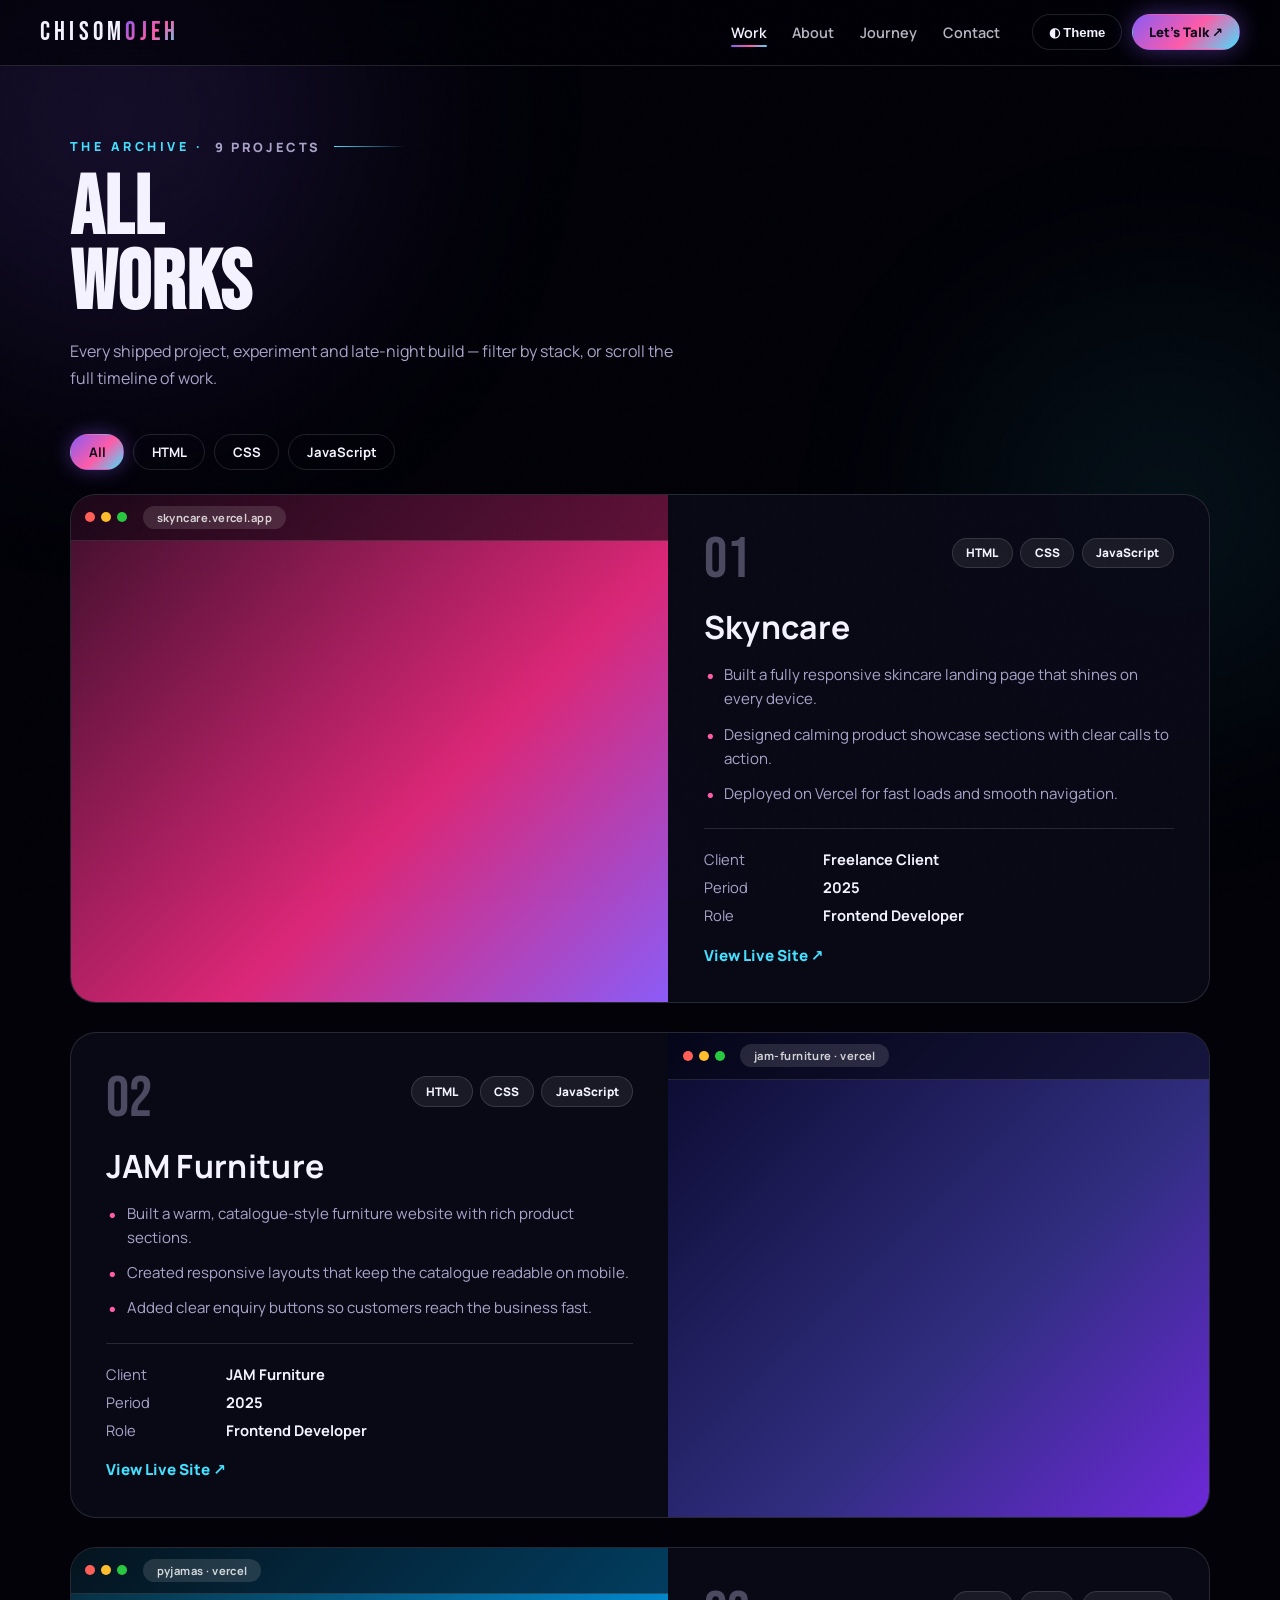
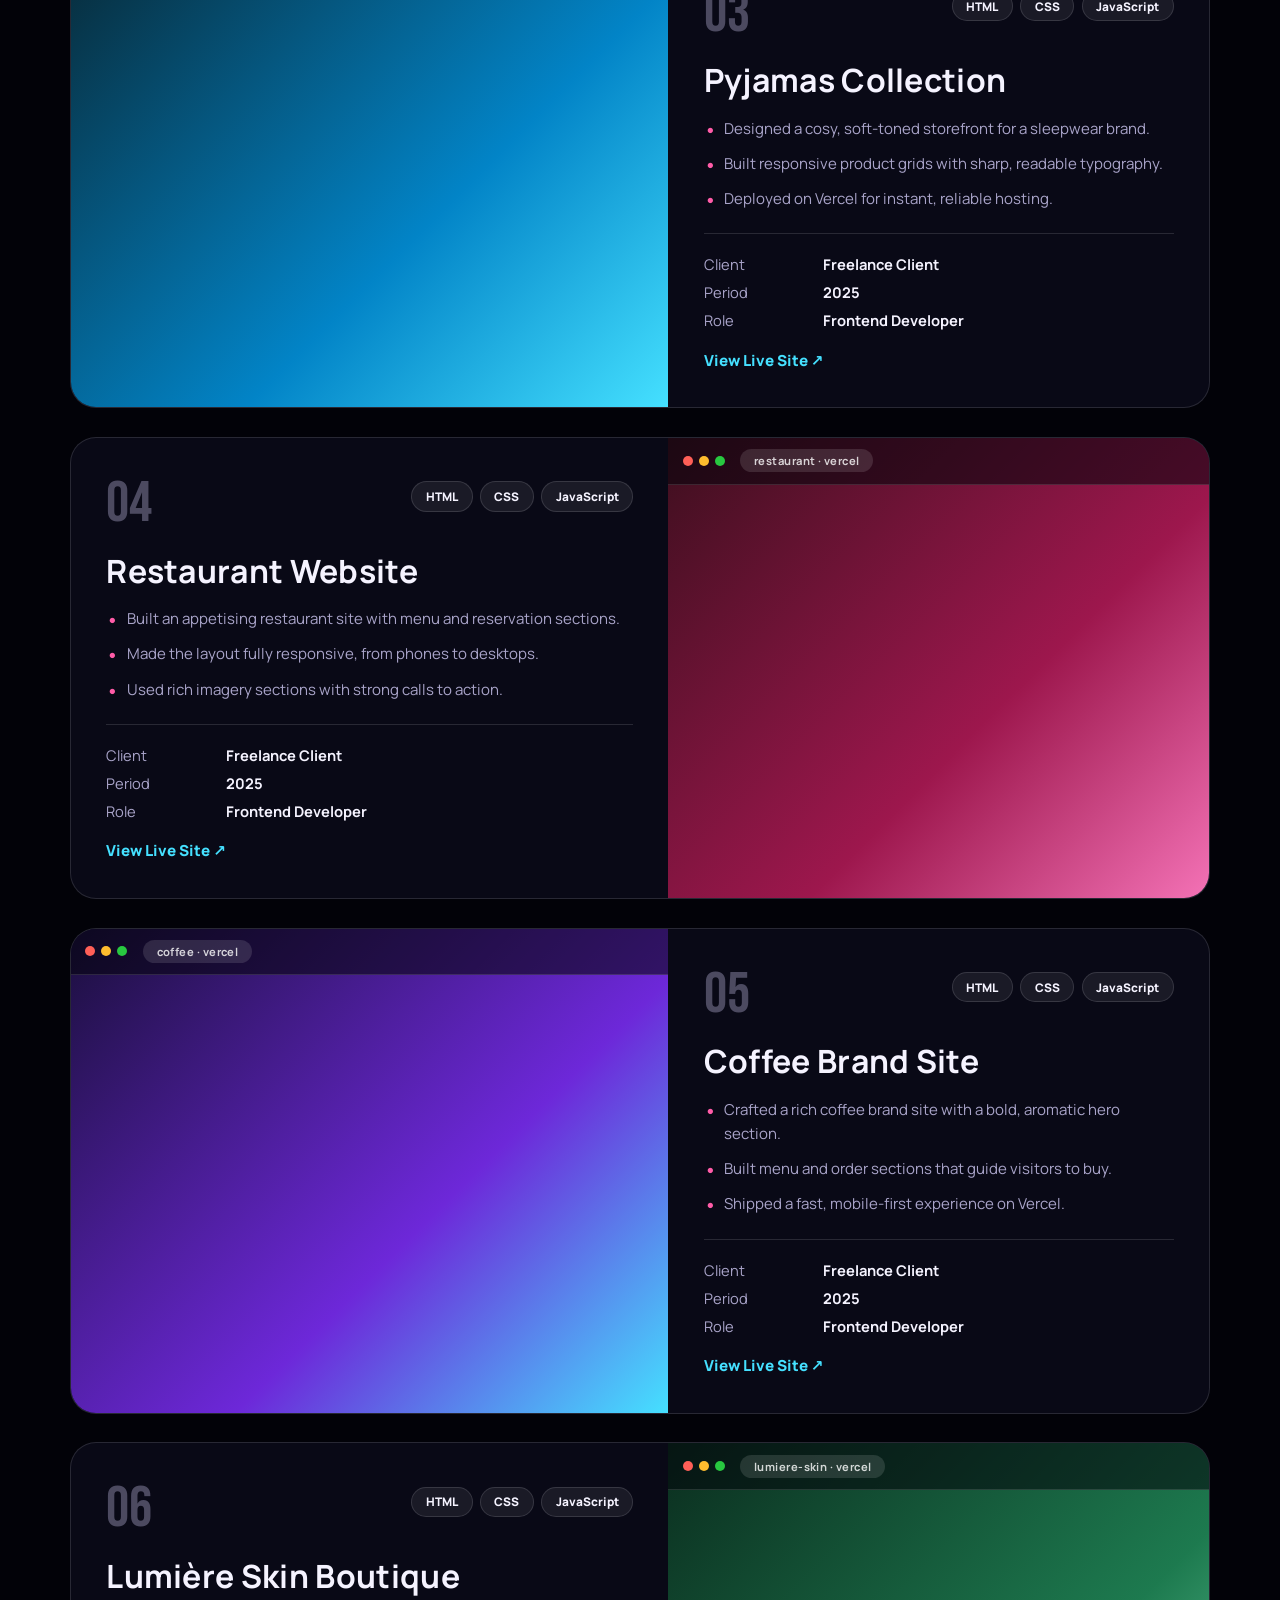
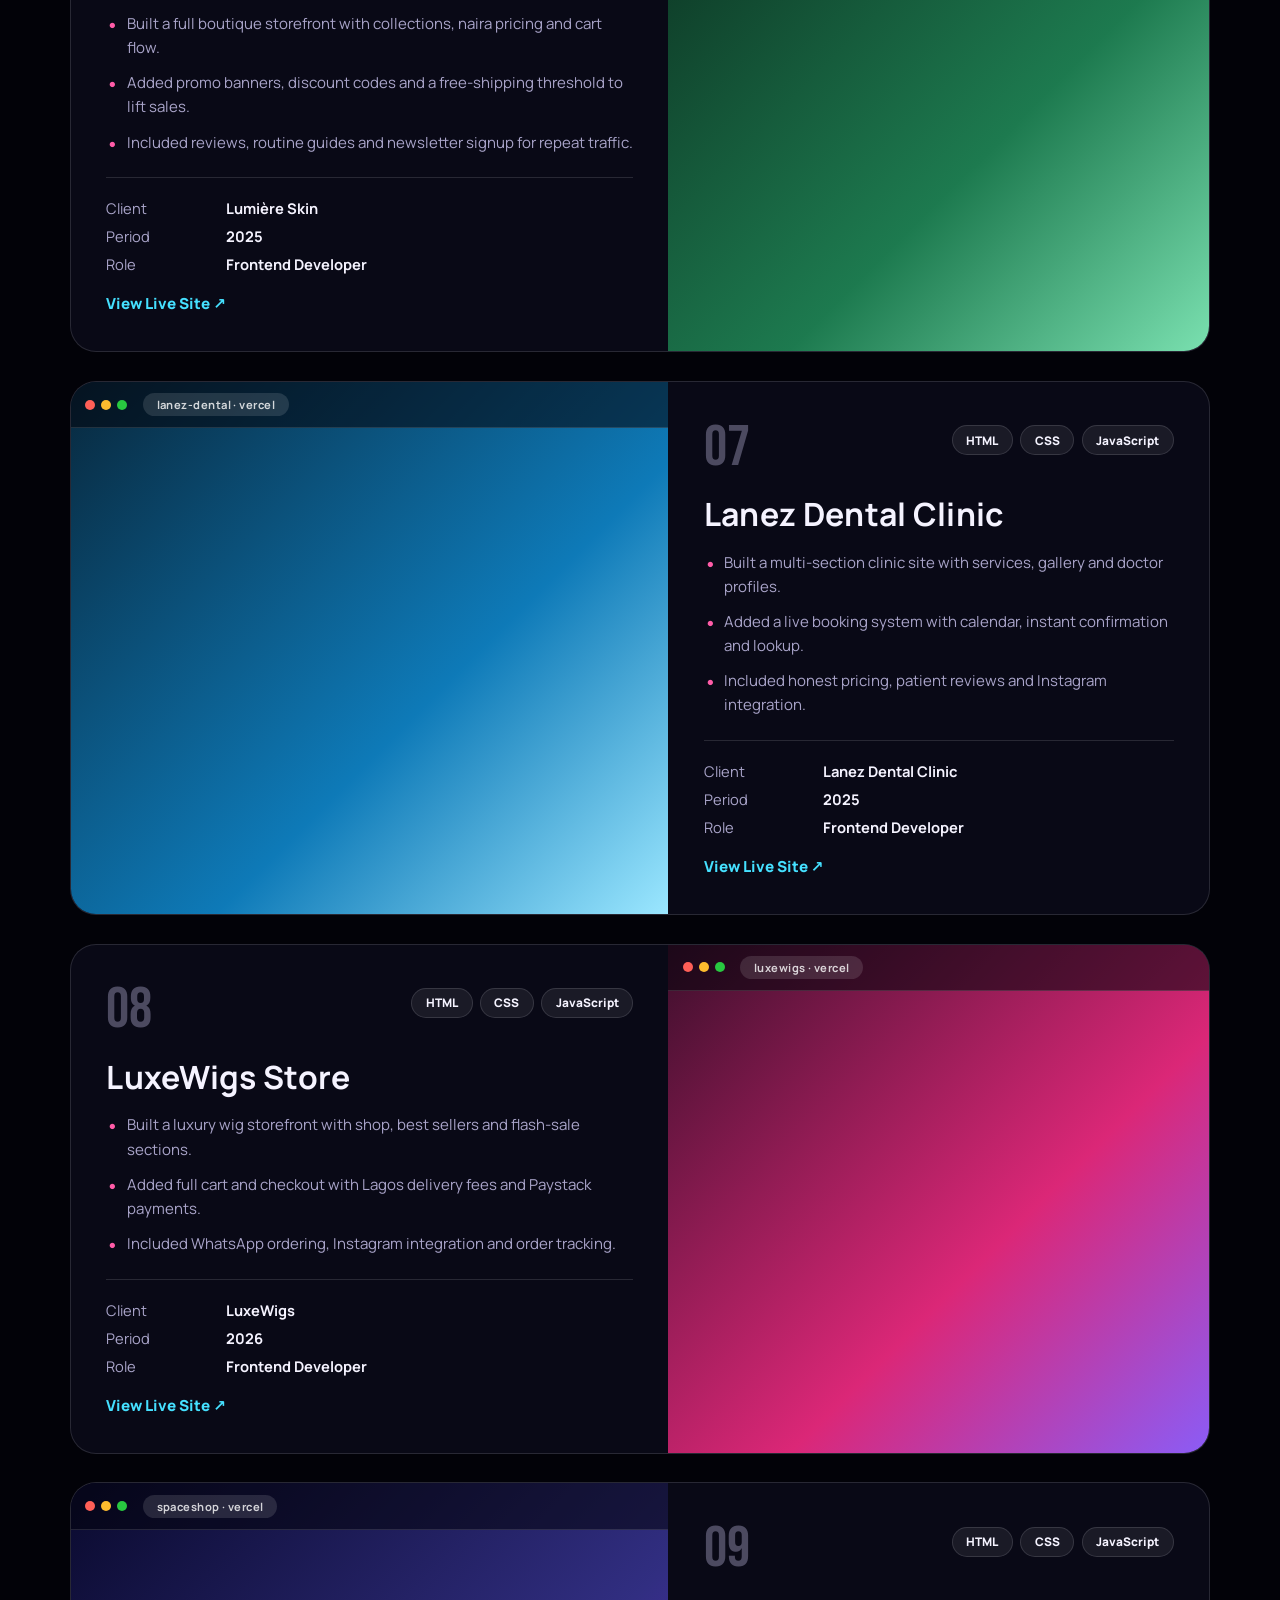
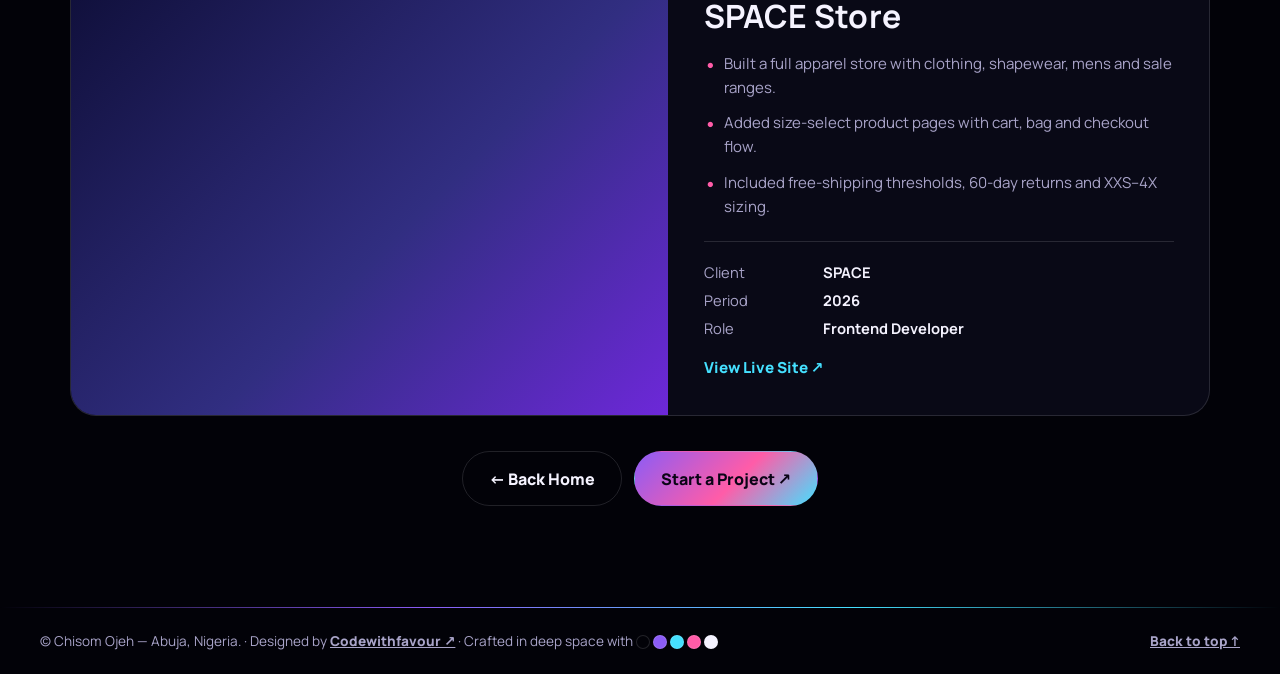
==== works.html @ 3779ce0b "Launch Chisom Ojeh portfolio" ====
<!DOCTYPE html>
<html lang="en" data-theme="dark">
<head>
  <meta charset="UTF-8" />
  <meta name="viewport" content="width=device-width, initial-scale=1.0" />
  <title>All Works — Chisom Ojeh</title>
  <meta name="description" content="The full project archive of Chisom Ojeh — React, TypeScript, Node.js and motion experiments." />
  <link rel="icon" type="image/svg+xml" href="data:image/svg+xml,<svg xmlns='http://www.w3.org/2000/svg' viewBox='0 0 100 100'><defs><linearGradient id='g' x1='0' y1='0' x2='1' y2='1'><stop offset='0' stop-color='%238B5CF6'/><stop offset='1' stop-color='%2345E0FF'/></linearGradient></defs><rect width='100' height='100' rx='20' fill='url(%23g)'/><text x='50' y='68' font-size='55' text-anchor='middle' fill='%23020408' font-family='Arial Black'>C</text></svg>" />
  <link rel="preconnect" href="https://fonts.googleapis.com" />
  <link rel="preconnect" href="https://fonts.gstatic.com" crossorigin />
  <link href="https://fonts.googleapis.com/css2?family=Manrope:wght@200..800&display=swap" rel="stylesheet" />
  <link href="https://fonts.googleapis.com/css2?family=Bebas+Neue&display=swap" rel="stylesheet" />
  <link rel="stylesheet" href="styles.css" />
</head>
<body>
  <div class="grain" aria-hidden="true"></div>
  <canvas id="starfield" aria-hidden="true"></canvas>
  <div class="nebula" aria-hidden="true"><i class="n1"></i><i class="n2"></i><i class="n3"></i></div>

  <header class="nav">
    <a class="logo" href="index.html">CHISOM<span>OJEH</span></a>
    <nav class="nav-links">
      <a href="works.html" class="active">Work</a>
      <a href="index.html#about">About</a>
      <a href="index.html#experience">Journey</a>
      <a href="index.html#contact">Contact</a>
    </nav>
    <div class="nav-actions">
      <button id="themeToggle" class="pill-btn" aria-label="Toggle theme">◐ Theme</button>
      <a href="index.html#contact" class="pill-btn solid">Let's Talk ↗</a>
    </div>
    <button class="menu-btn" id="menuBtn" aria-label="Menu">☰</button>
  </header>

  <div class="mobile-menu" id="mobileMenu">
    <a href="works.html">Work</a>
    <a href="index.html#about">About</a>
    <a href="index.html#experience">Journey</a>
    <a href="index.html#contact">Contact</a>
  </div>

  <main id="top">
    <div class="page-hero">
      <p class="kicker">The Archive · <span class="work-count" id="workCount">9 projects</span></p>
      <h1>ALL<br />WORKS</h1>
      <p class="sub">Every shipped project, experiment and late-night build — filter by stack, or scroll the full timeline of work.</p>
    </div>

    <div class="filter-bar" id="filterBar">
      <button class="active" data-filter="all">All</button>
      <button data-filter="html">HTML</button>
      <button data-filter="css">CSS</button>
      <button data-filter="javascript">JavaScript</button>
    </div>

    <section class="section" style="padding-top:1.5rem">
      <div class="showcases" id="allRows">
        <article class="showcase reveal visible" id="skyncare" data-tags="html css javascript">
          <div class="shot art-2 live-shot">
            <div class="shot-bar"><i></i><i></i><i></i><span class="shot-url">skyncare.vercel.app</span></div>
            <iframe src="https://skyncare.vercel.app/" title="Skyncare — live preview" loading="lazy" scrolling="no" tabindex="-1" aria-hidden="true" referrerpolicy="no-referrer" sandbox="allow-scripts allow-same-origin"></iframe>
            <a class="shot-link" href="https://skyncare.vercel.app/" target="_blank" rel="noreferrer" aria-label="Open Skyncare live site"><span class="shot-open">Open live site ↗</span></a>
          </div>
          <div class="show-body">
            <div class="show-top">
              <span class="show-num">01</span>
              <div class="show-pills"><span>HTML</span><span>CSS</span><span>JavaScript</span></div>
            </div>
            <h3>Skyncare</h3>
            <ul class="show-points">
              <li>Built a fully responsive skincare landing page that shines on every device.</li>
              <li>Designed calming product showcase sections with clear calls to action.</li>
              <li>Deployed on Vercel for fast loads and smooth navigation.</li>
            </ul>
            <div class="show-meta">
              <div><span class="k">Client</span><span class="v">Freelance Client</span></div>
              <div><span class="k">Period</span><span class="v">2025</span></div>
              <div><span class="k">Role</span><span class="v">Frontend Developer</span></div>
            </div>
            <a class="show-live" href="https://skyncare.vercel.app/" target="_blank" rel="noreferrer">View Live Site ↗</a>
          </div>
        </article>

        <article class="showcase flip reveal visible" id="jam" data-tags="html css javascript">
          <div class="shot art-5 live-shot">
            <div class="shot-bar"><i></i><i></i><i></i><span class="shot-url">jam-furniture · vercel</span></div>
            <iframe src="https://chisomoj-jam-furniture-fi3ogfvmz-favourlanez.vercel.app/" title="JAM Furniture — live preview" loading="lazy" scrolling="no" tabindex="-1" aria-hidden="true" referrerpolicy="no-referrer" sandbox="allow-scripts allow-same-origin"></iframe>
            <a class="shot-link" href="https://chisomoj-jam-furniture-fi3ogfvmz-favourlanez.vercel.app/" target="_blank" rel="noreferrer" aria-label="Open JAM Furniture live site"><span class="shot-open">Open live site ↗</span></a>
          </div>
          <div class="show-body">
            <div class="show-top">
              <span class="show-num">02</span>
              <div class="show-pills"><span>HTML</span><span>CSS</span><span>JavaScript</span></div>
            </div>
            <h3>JAM Furniture</h3>
            <ul class="show-points">
              <li>Built a warm, catalogue-style furniture website with rich product sections.</li>
              <li>Created responsive layouts that keep the catalogue readable on mobile.</li>
              <li>Added clear enquiry buttons so customers reach the business fast.</li>
            </ul>
            <div class="show-meta">
              <div><span class="k">Client</span><span class="v">JAM Furniture</span></div>
              <div><span class="k">Period</span><span class="v">2025</span></div>
              <div><span class="k">Role</span><span class="v">Frontend Developer</span></div>
            </div>
            <a class="show-live" href="https://chisomoj-jam-furniture-fi3ogfvmz-favourlanez.vercel.app/" target="_blank" rel="noreferrer">View Live Site ↗</a>
          </div>
        </article>

        <article class="showcase reveal visible" id="pyjamas" data-tags="html css javascript">
          <div class="shot art-3 live-shot">
            <div class="shot-bar"><i></i><i></i><i></i><span class="shot-url">pyjamas · vercel</span></div>
            <iframe src="https://pyjamas-ovth5pdcp-favourlanez.vercel.app/" title="Pyjamas — live preview" loading="lazy" scrolling="no" tabindex="-1" aria-hidden="true" referrerpolicy="no-referrer" sandbox="allow-scripts allow-same-origin"></iframe>
            <a class="shot-link" href="https://pyjamas-ovth5pdcp-favourlanez.vercel.app/" target="_blank" rel="noreferrer" aria-label="Open Pyjamas live site"><span class="shot-open">Open live site ↗</span></a>
          </div>
          <div class="show-body">
            <div class="show-top">
              <span class="show-num">03</span>
              <div class="show-pills"><span>HTML</span><span>CSS</span><span>JavaScript</span></div>
            </div>
            <h3>Pyjamas Collection</h3>
            <ul class="show-points">
              <li>Designed a cosy, soft-toned storefront for a sleepwear brand.</li>
              <li>Built responsive product grids with sharp, readable typography.</li>
              <li>Deployed on Vercel for instant, reliable hosting.</li>
            </ul>
            <div class="show-meta">
              <div><span class="k">Client</span><span class="v">Freelance Client</span></div>
              <div><span class="k">Period</span><span class="v">2025</span></div>
              <div><span class="k">Role</span><span class="v">Frontend Developer</span></div>
            </div>
            <a class="show-live" href="https://pyjamas-ovth5pdcp-favourlanez.vercel.app/" target="_blank" rel="noreferrer">View Live Site ↗</a>
          </div>
        </article>

        <article class="showcase flip reveal visible" id="restaurant" data-tags="html css javascript">
          <div class="shot art-6 live-shot">
            <div class="shot-bar"><i></i><i></i><i></i><span class="shot-url">restaurant · vercel</span></div>
            <iframe src="https://resturant-ck4lv31b3-favourlanez.vercel.app/" title="Restaurant — live preview" loading="lazy" scrolling="no" tabindex="-1" aria-hidden="true" referrerpolicy="no-referrer" sandbox="allow-scripts allow-same-origin"></iframe>
            <a class="shot-link" href="https://resturant-ck4lv31b3-favourlanez.vercel.app/" target="_blank" rel="noreferrer" aria-label="Open Restaurant live site"><span class="shot-open">Open live site ↗</span></a>
          </div>
          <div class="show-body">
            <div class="show-top">
              <span class="show-num">04</span>
              <div class="show-pills"><span>HTML</span><span>CSS</span><span>JavaScript</span></div>
            </div>
            <h3>Restaurant Website</h3>
            <ul class="show-points">
              <li>Built an appetising restaurant site with menu and reservation sections.</li>
              <li>Made the layout fully responsive, from phones to desktops.</li>
              <li>Used rich imagery sections with strong calls to action.</li>
            </ul>
            <div class="show-meta">
              <div><span class="k">Client</span><span class="v">Freelance Client</span></div>
              <div><span class="k">Period</span><span class="v">2025</span></div>
              <div><span class="k">Role</span><span class="v">Frontend Developer</span></div>
            </div>
            <a class="show-live" href="https://resturant-ck4lv31b3-favourlanez.vercel.app/" target="_blank" rel="noreferrer">View Live Site ↗</a>
          </div>
        </article>

        <article class="showcase reveal visible" id="coffee" data-tags="html css javascript">
          <div class="shot art-1 live-shot">
            <div class="shot-bar"><i></i><i></i><i></i><span class="shot-url">coffee · vercel</span></div>
            <iframe src="https://coffee-cytjn6hhb-favourlanez.vercel.app/" title="Coffee — live preview" loading="lazy" scrolling="no" tabindex="-1" aria-hidden="true" referrerpolicy="no-referrer" sandbox="allow-scripts allow-same-origin"></iframe>
            <a class="shot-link" href="https://coffee-cytjn6hhb-favourlanez.vercel.app/" target="_blank" rel="noreferrer" aria-label="Open Coffee live site"><span class="shot-open">Open live site ↗</span></a>
          </div>
          <div class="show-body">
            <div class="show-top">
              <span class="show-num">05</span>
              <div class="show-pills"><span>HTML</span><span>CSS</span><span>JavaScript</span></div>
            </div>
            <h3>Coffee Brand Site</h3>
            <ul class="show-points">
              <li>Crafted a rich coffee brand site with a bold, aromatic hero section.</li>
              <li>Built menu and order sections that guide visitors to buy.</li>
              <li>Shipped a fast, mobile-first experience on Vercel.</li>
            </ul>
            <div class="show-meta">
              <div><span class="k">Client</span><span class="v">Freelance Client</span></div>
              <div><span class="k">Period</span><span class="v">2025</span></div>
              <div><span class="k">Role</span><span class="v">Frontend Developer</span></div>
            </div>
            <a class="show-live" href="https://coffee-cytjn6hhb-favourlanez.vercel.app/" target="_blank" rel="noreferrer">View Live Site ↗</a>
          </div>
        </article>

        <article class="showcase flip reveal visible" id="lumiere" data-tags="html css javascript">
          <div class="shot art-7 live-shot">
            <div class="shot-bar"><i></i><i></i><i></i><span class="shot-url">lumiere-skin · vercel</span></div>
            <iframe src="https://skincare-website-f2t9w8u7a-favourlanez.vercel.app/" title="Lumiere Skin — live preview" loading="lazy" scrolling="no" tabindex="-1" aria-hidden="true" referrerpolicy="no-referrer" sandbox="allow-scripts allow-same-origin"></iframe>
            <a class="shot-link" href="https://skincare-website-f2t9w8u7a-favourlanez.vercel.app/" target="_blank" rel="noreferrer" aria-label="Open Lumiere Skin live site"><span class="shot-open">Open live site ↗</span></a>
          </div>
          <div class="show-body">
            <div class="show-top">
              <span class="show-num">06</span>
              <div class="show-pills"><span>HTML</span><span>CSS</span><span>JavaScript</span></div>
            </div>
            <h3>Lumière Skin Boutique</h3>
            <ul class="show-points">
              <li>Built a full boutique storefront with collections, naira pricing and cart flow.</li>
              <li>Added promo banners, discount codes and a free-shipping threshold to lift sales.</li>
              <li>Included reviews, routine guides and newsletter signup for repeat traffic.</li>
            </ul>
            <div class="show-meta">
              <div><span class="k">Client</span><span class="v">Lumière Skin</span></div>
              <div><span class="k">Period</span><span class="v">2025</span></div>
              <div><span class="k">Role</span><span class="v">Frontend Developer</span></div>
            </div>
            <a class="show-live" href="https://skincare-website-f2t9w8u7a-favourlanez.vercel.app/" target="_blank" rel="noreferrer">View Live Site ↗</a>
          </div>
        </article>

        <article class="showcase reveal visible" id="dental" data-tags="html css javascript">
          <div class="shot art-8 live-shot">
            <div class="shot-bar"><i></i><i></i><i></i><span class="shot-url">lanez-dental · vercel</span></div>
            <iframe src="https://dentalcare-umber.vercel.app/" title="Lanez Dental — live preview" loading="lazy" scrolling="no" tabindex="-1" aria-hidden="true" referrerpolicy="no-referrer" sandbox="allow-scripts allow-same-origin"></iframe>
            <a class="shot-link" href="https://dentalcare-umber.vercel.app/" target="_blank" rel="noreferrer" aria-label="Open Lanez Dental live site"><span class="shot-open">Open live site ↗</span></a>
          </div>
          <div class="show-body">
            <div class="show-top">
              <span class="show-num">07</span>
              <div class="show-pills"><span>HTML</span><span>CSS</span><span>JavaScript</span></div>
            </div>
            <h3>Lanez Dental Clinic</h3>
            <ul class="show-points">
              <li>Built a multi-section clinic site with services, gallery and doctor profiles.</li>
              <li>Added a live booking system with calendar, instant confirmation and lookup.</li>
              <li>Included honest pricing, patient reviews and Instagram integration.</li>
            </ul>
            <div class="show-meta">
              <div><span class="k">Client</span><span class="v">Lanez Dental Clinic</span></div>
              <div><span class="k">Period</span><span class="v">2025</span></div>
              <div><span class="k">Role</span><span class="v">Frontend Developer</span></div>
            </div>
            <a class="show-live" href="https://dentalcare-umber.vercel.app/" target="_blank" rel="noreferrer">View Live Site ↗</a>
          </div>
        </article>

        <article class="showcase flip reveal visible" id="luxewigs" data-tags="html css javascript">
          <div class="shot art-2 live-shot">
            <div class="shot-bar"><i></i><i></i><i></i><span class="shot-url">luxewigs · vercel</span></div>
            <iframe src="https://luxewigs-livid.vercel.app/" title="LuxeWigs — live preview" loading="lazy" scrolling="no" tabindex="-1" aria-hidden="true" referrerpolicy="no-referrer" sandbox="allow-scripts allow-same-origin"></iframe>
            <a class="shot-link" href="https://luxewigs-livid.vercel.app/" target="_blank" rel="noreferrer" aria-label="Open LuxeWigs live site"><span class="shot-open">Open live site ↗</span></a>
          </div>
          <div class="show-body">
            <div class="show-top">
              <span class="show-num">08</span>
              <div class="show-pills"><span>HTML</span><span>CSS</span><span>JavaScript</span></div>
            </div>
            <h3>LuxeWigs Store</h3>
            <ul class="show-points">
              <li>Built a luxury wig storefront with shop, best sellers and flash-sale sections.</li>
              <li>Added full cart and checkout with Lagos delivery fees and Paystack payments.</li>
              <li>Included WhatsApp ordering, Instagram integration and order tracking.</li>
            </ul>
            <div class="show-meta">
              <div><span class="k">Client</span><span class="v">LuxeWigs</span></div>
              <div><span class="k">Period</span><span class="v">2026</span></div>
              <div><span class="k">Role</span><span class="v">Frontend Developer</span></div>
            </div>
            <a class="show-live" href="https://luxewigs-livid.vercel.app/" target="_blank" rel="noreferrer">View Live Site ↗</a>
          </div>
        </article>

        <article class="showcase reveal visible" id="spaceshop" data-tags="html css javascript">
          <div class="shot art-5 live-shot">
            <div class="shot-bar"><i></i><i></i><i></i><span class="shot-url">spaceshop · vercel</span></div>
            <iframe src="https://spaceshop-one.vercel.app/" title="SPACE — live preview" loading="lazy" scrolling="no" tabindex="-1" aria-hidden="true" referrerpolicy="no-referrer" sandbox="allow-scripts allow-same-origin"></iframe>
            <a class="shot-link" href="https://spaceshop-one.vercel.app/" target="_blank" rel="noreferrer" aria-label="Open SPACE live site"><span class="shot-open">Open live site ↗</span></a>
          </div>
          <div class="show-body">
            <div class="show-top">
              <span class="show-num">09</span>
              <div class="show-pills"><span>HTML</span><span>CSS</span><span>JavaScript</span></div>
            </div>
            <h3>SPACE Store</h3>
            <ul class="show-points">
              <li>Built a full apparel store with clothing, shapewear, mens and sale ranges.</li>
              <li>Added size-select product pages with cart, bag and checkout flow.</li>
              <li>Included free-shipping thresholds, 60-day returns and XXS–4X sizing.</li>
            </ul>
            <div class="show-meta">
              <div><span class="k">Client</span><span class="v">SPACE</span></div>
              <div><span class="k">Period</span><span class="v">2026</span></div>
              <div><span class="k">Role</span><span class="v">Frontend Developer</span></div>
            </div>
            <a class="show-live" href="https://spaceshop-one.vercel.app/" target="_blank" rel="noreferrer">View Live Site ↗</a>
          </div>
        </article>
      </div>
      <div class="center">
        <a class="btn ghost" href="index.html">← Back Home</a>
        <a class="btn primary" href="index.html#contact" style="margin-left:.6rem">Start a Project ↗</a>
      </div>
    </section>
  </main>

  <footer>
    <p>© <span id="year"></span> Chisom Ojeh — Abuja, Nigeria. · Designed by <a href="https://www.instagram.com/codewithfavour/" target="_blank" rel="noreferrer">Codewithfavour ↗</a> · Crafted in deep space with <span class="swatches"><i style="background:#020208"></i><i style="background:#8B5CF6"></i><i style="background:#45E0FF"></i><i style="background:#FF5CA8"></i><i style="background:#F5F3FF"></i></span></p>
    <a href="#top">Back to top ↑</a>
  </footer>

  <script src="script.js"></script>
</body>
</html>
---- styles.css ----
/* Black + Cosmic palette: Void Black #020208 / Violet #8B5CF6 / Cyan #45E0FF / Magenta #FF5CA8 / Starlight #F5F3FF */
:root{
  --void:#020208;
  --violet:#8B5CF6;
  --cyan:#45E0FF;
  --magenta:#FF5CA8;
  --star:#F5F3FF;
  --bg:var(--void);
  --ink:var(--star);
  --muted:#A9A4C9;
  --card:#0A0A18;
  --line:rgba(245,243,255,.13);
  --accent:var(--violet);
  --accent2:var(--cyan);
  --accent3:var(--magenta);
  --grad:linear-gradient(135deg,var(--violet),var(--magenta) 55%,var(--cyan));
}
html[data-theme="light"]{
  --bg:#FAF7FF;
  --ink:#0B0B1C;
  --muted:#4E4A6B;
  --card:#FFFFFF;
  --line:rgba(11,11,28,.14);
  --accent:#6D28D9;
  --accent2:#0284C7;
  --accent3:#DB2777;
}
*{box-sizing:border-box;margin:0;padding:0}
html{scroll-behavior:smooth}
body{
  font-family:"Manrope",system-ui,sans-serif;
  background:var(--bg);color:var(--ink);
  overflow-x:hidden;transition:background .4s,color .4s;
  -webkit-font-smoothing:antialiased;
}
::selection{background:var(--magenta);color:#0A0416}
::-webkit-scrollbar{width:10px}
::-webkit-scrollbar-track{background:var(--bg)}
::-webkit-scrollbar-thumb{background:linear-gradient(var(--violet),var(--cyan));border-radius:99px}
:focus-visible{outline:2px solid var(--cyan);outline-offset:3px}

/* Cosmic backdrop layers */
.grain{position:fixed;inset:0;pointer-events:none;opacity:.06;z-index:50;
  background-image:url("data:image/svg+xml,%3Csvg xmlns='http://www.w3.org/2000/svg' width='120' height='120'%3E%3Cfilter id='n'%3E%3CfeTurbulence baseFrequency='.9'/%3E%3C/filter%3E%3Crect width='120' height='120' filter='url(%23n)' opacity='.6'/%3E%3C/svg%3E");}
#starfield{position:fixed;inset:0;z-index:0;pointer-events:none}
.nebula{position:fixed;inset:0;z-index:0;pointer-events:none;overflow:hidden}
.nebula i{position:absolute;border-radius:50%;filter:blur(100px);opacity:.55;animation:drift 28s ease-in-out infinite alternate}
.n1{width:58vmax;height:58vmax;left:-20vmax;top:-20vmax;background:radial-gradient(circle,rgba(139,92,246,.38),transparent 70%)}
.n2{width:46vmax;height:46vmax;right:-14vmax;top:24%;background:radial-gradient(circle,rgba(69,224,255,.20),transparent 70%);animation-delay:-9s}
.n3{width:46vmax;height:46vmax;left:20%;bottom:-22vmax;background:radial-gradient(circle,rgba(255,92,168,.22),transparent 70%);animation-delay:-18s}
@keyframes drift{to{transform:translate(6vmax,4vmax) scale(1.12)}}
html[data-theme="light"] .nebula i{opacity:.22}
header.nav,main,footer,.mobile-menu{position:relative;z-index:1}
a{color:inherit}

/* NAV */
.nav{position:sticky;top:0;z-index:20;display:flex;align-items:center;gap:1rem;
  padding:.9rem clamp(1rem,4vw,2.5rem);
  background:color-mix(in srgb, var(--bg) 68%, transparent);
  backdrop-filter:blur(16px);-webkit-backdrop-filter:blur(16px);
  border-bottom:1px solid var(--line)}
.logo{font-family:"Bebas Neue";font-size:1.65rem;letter-spacing:.16em;text-decoration:none}
.logo span{background:var(--grad);-webkit-background-clip:text;background-clip:text;color:transparent}
.nav-links{display:flex;gap:1.6rem;margin-left:auto}
.nav-links a{text-decoration:none;font-weight:600;font-size:.9rem;opacity:.75;position:relative;padding:.2rem 0}
.nav-links a::after{content:"";position:absolute;left:0;bottom:-2px;height:2px;width:0;background:var(--grad);border-radius:2px;transition:.3s}
.nav-links a:hover,.nav-links a.active{opacity:1}
.nav-links a:hover::after,.nav-links a.active::after{width:100%}
.nav-actions{display:flex;gap:.6rem;margin-left:1rem}
.pill-btn{border:1px solid var(--line);background:color-mix(in srgb, var(--bg) 40%, transparent);color:var(--ink);
  border-radius:999px;padding:.5rem 1rem;font-weight:700;font-size:.82rem;cursor:pointer;text-decoration:none;transition:.25s}
.pill-btn:hover{border-color:var(--accent2)}
.pill-btn.solid{background:var(--grad);color:#0A0416;border-color:transparent;font-weight:800;box-shadow:0 0 24px rgba(139,92,246,.45)}
.pill-btn.solid:hover{transform:translateY(-1px);box-shadow:0 6px 30px rgba(255,92,168,.5)}
.menu-btn{display:none;background:none;border:1px solid var(--line);border-radius:10px;color:var(--ink);padding:.4rem .7rem}
.mobile-menu{display:none;flex-direction:column;gap:0;border-bottom:1px solid var(--line);background:color-mix(in srgb, var(--bg) 94%, transparent)}
.mobile-menu.open{display:flex}
.mobile-menu a{padding:1rem 1.5rem;text-decoration:none;font-weight:700;border-top:1px solid var(--line)}

/* HERO */
.hero{display:grid;grid-template-columns:1.05fr .95fr;gap:2.5rem;align-items:center;
  padding:clamp(2.5rem,6vw,5rem) clamp(1rem,4vw,2.5rem) clamp(3rem,6vw,4.5rem);max-width:1220px;margin:0 auto;min-height:90vh}
.eyebrow{display:inline-flex;align-items:center;gap:.6rem;border:1px solid color-mix(in srgb, var(--accent) 55%, var(--line));
  padding:.45rem .95rem;border-radius:999px;font-size:.82rem;font-weight:700;letter-spacing:.02em;
  background:color-mix(in srgb, var(--accent) 12%, transparent);box-shadow:0 0 24px rgba(139,92,246,.18)}
.dot{width:9px;height:9px;border-radius:50%;background:var(--accent2);box-shadow:0 0 12px var(--accent2);animation:pulse 1.6s infinite}
@keyframes pulse{50%{transform:scale(1.5);opacity:.6}}
.mega{font-family:"Bebas Neue";font-size:clamp(4.8rem,12vw,10.5rem);line-height:.87;margin:1.3rem 0 1rem;letter-spacing:.015em}
.mega em{font-style:normal;background:var(--grad);-webkit-background-clip:text;background-clip:text;color:transparent;
  filter:drop-shadow(0 0 26px rgba(139,92,246,.45))}
.lede{font-size:clamp(1rem,1.6vw,1.2rem);line-height:1.7;color:var(--muted);max-width:34rem}
.lede strong{color:var(--ink)}
.cta-row{display:flex;gap:.8rem;margin-top:1.6rem;flex-wrap:wrap}
.cta-row.center{justify-content:center}
.btn{display:inline-block;padding:.95rem 1.6rem;border-radius:999px;font-weight:800;text-decoration:none;border:1px solid var(--line);transition:.25s;position:relative;overflow:hidden}
.btn.primary{background:var(--grad);color:#0A0416;border-color:transparent}
.btn.primary:hover{transform:translateY(-2px);box-shadow:0 14px 40px rgba(139,92,246,.55)}
.btn.ghost:hover{border-color:var(--accent2);color:var(--accent2);box-shadow:0 0 20px rgba(69,224,255,.25)}
.btn.full{width:100%;text-align:center;margin-top:1rem}
.hero-meta{display:flex;gap:2.4rem;margin-top:2.2rem}
.hero-meta div{display:grid;gap:.15rem}
.hero-meta b{font-family:"Bebas Neue";font-size:2.1rem;background:var(--grad);-webkit-background-clip:text;background-clip:text;color:transparent}
.hero-meta span{font-size:.78rem;color:var(--muted);font-weight:700;letter-spacing:.06em;text-transform:uppercase}
.scroll-cue{display:inline-flex;margin-top:2.4rem;font-size:.8rem;font-weight:700;letter-spacing:.2em;color:var(--muted);text-decoration:none;animation:bob 2.2s ease-in-out infinite}
@keyframes bob{50%{transform:translateY(6px)}}

/* HERO VISUAL — Orbit Console */
.hero-visual{position:relative;border:1px solid color-mix(in srgb, var(--accent) 35%, var(--line));border-radius:30px;overflow:hidden;
  background:radial-gradient(120% 100% at 50% 0%, rgba(139,92,246,.16) 0%, rgba(69,224,255,.06) 45%, transparent 75%),
    color-mix(in srgb, var(--card) 88%, transparent);
  backdrop-filter:blur(4px);
  min-height:560px;display:flex;flex-direction:column;align-items:center;justify-content:center;padding:1.5rem;
  box-shadow:0 0 90px rgba(139,92,246,.16), inset 0 0 60px rgba(0,0,0,.35)}
#constellation{position:absolute;inset:0;width:100%;height:100%}
.orbit-stage{position:relative;width:min(380px,80vw);aspect-ratio:1;perspective:900px;transition:transform .2s ease-out;transform-style:preserve-3d}
.ring{position:absolute;inset:0;border:1px dashed color-mix(in srgb, var(--accent2) 60%, transparent);border-radius:50%}
.r1{inset:22%;animation:spin 26s linear infinite;border-color:color-mix(in srgb, var(--accent) 60%, transparent)}
.r2{inset:10%;border-style:solid;border-color:color-mix(in srgb, var(--accent3) 45%, var(--line));animation:spin 38s linear infinite reverse}
.r3{inset:0;border-color:color-mix(in srgb, var(--accent2) 55%, var(--accent));animation:spin 55s linear infinite}
@keyframes spin{to{transform:rotate(360deg)}}
.planet{position:absolute;width:14px;height:14px;border-radius:50%;top:-7px;left:50%}
.p1{background:var(--cyan);box-shadow:0 0 20px var(--cyan)}
.p2{background:var(--star);box-shadow:0 0 20px var(--star);top:auto;bottom:-7px}
.p3{background:var(--magenta);border:2px solid var(--star);box-shadow:0 0 20px var(--magenta);left:-7px;top:50%}
.core{position:absolute;inset:30%;border-radius:50%;display:flex;flex-direction:column;align-items:center;justify-content:center;gap:.15rem;
  background:radial-gradient(circle at 35% 30%, #2b1a5e, var(--void) 80%);
  border:1px solid color-mix(in srgb, var(--accent) 55%, var(--line));
  box-shadow:0 0 80px rgba(139,92,246,.45), inset 0 0 40px rgba(0,0,0,.65)}
html[data-theme="light"] .core{background:radial-gradient(circle at 35% 30%, #6D28D9, #2b1a5e 88%)}
.core-mono{font-family:"Bebas Neue";font-size:3.2rem;color:var(--star);letter-spacing:.06em;text-shadow:0 0 26px rgba(69,224,255,.9)}
.core-sub{font-variant-numeric:tabular-nums;font-weight:800;color:var(--cyan);font-size:.85rem}
html[data-theme="light"] .core-sub{color:#bdf1ff}
.core-tag{font-size:.62rem;font-weight:800;letter-spacing:.18em;color:var(--star);opacity:.75}
.orbit-text{position:absolute;inset:-6%;animation:spin 30s linear infinite}
.orbit-text text{fill:var(--accent3);font-size:12.5px;font-weight:800;letter-spacing:.32em}
.chips{display:flex;gap:.5rem;flex-wrap:wrap;justify-content:center;margin-top:1.2rem;position:relative;z-index:2}
.chip{border:1px solid var(--line);background:color-mix(in srgb, var(--bg) 60%, transparent);
  color:var(--ink);border-radius:999px;padding:.45rem .9rem;font-weight:700;font-size:.8rem;cursor:pointer;transition:.2s}
.chip:hover{background:var(--accent2);color:#04121a;border-color:var(--accent2);transform:translateY(-2px);box-shadow:0 0 18px var(--accent2)}
.hint{margin-top:.8rem;font-size:.78rem;color:var(--muted);position:relative;z-index:2}

/* MARQUEE */
.marquee{border-block:1px solid color-mix(in srgb, var(--accent) 50%, transparent);
  background:linear-gradient(90deg,var(--violet),var(--magenta) 50%,var(--cyan));color:#0A0416;overflow:hidden;padding:.85rem 0}
.marquee-track{display:flex;width:max-content;animation:slide 22s linear infinite;font-family:"Bebas Neue";font-size:1.35rem;letter-spacing:.1em}
@keyframes slide{to{transform:translateX(-50%)}}

/* SECTIONS */
.section{max-width:1220px;margin:0 auto;padding:clamp(3.5rem,8vw,6rem) clamp(1rem,4vw,2.5rem)}
.kicker{display:flex;align-items:center;gap:.8rem;font-size:.78rem;font-weight:800;letter-spacing:.28em;text-transform:uppercase;
  color:var(--accent2);margin-bottom:1rem}
.kicker::after{content:"";height:1px;width:72px;background:linear-gradient(90deg,var(--accent2),transparent)}
.section-head{display:flex;justify-content:space-between;align-items:end;gap:1.5rem;flex-wrap:wrap;margin-bottom:2.2rem}
.section-head h2,.about-grid h2,.contact h2,.page-hero h1{font-family:"Bebas Neue";font-size:clamp(3rem,7vw,5.2rem);line-height:.9;letter-spacing:.015em}
.section-head p{color:var(--muted);max-width:22rem;line-height:1.65}
.center{text-align:center;margin-top:2.2rem}

/* PROJECT SHOWCASE — split case-study cards */
.showcases{display:flex;flex-direction:column;gap:1.8rem}
.showcase{display:grid;grid-template-columns:1.05fr .95fr;border:1px solid var(--line);border-radius:26px;overflow:hidden;
  background:color-mix(in srgb, var(--card) 92%, transparent);
  transition:border-color .35s,box-shadow .35s,transform .35s}
.showcase:hover{border-color:color-mix(in srgb, var(--accent) 55%, var(--line));
  box-shadow:0 24px 70px rgba(139,92,246,.20);transform:translateY(-4px)}
.showcase.flip .shot{order:2}
/* faux browser preview */
.shot{position:relative;display:flex;flex-direction:column;min-height:430px}
.shot-bar{display:flex;align-items:center;gap:6px;padding:.7rem .9rem;background:rgba(2,2,10,.55);
  border-bottom:1px solid rgba(255,255,255,.12);position:relative;z-index:1}
.shot-bar i{width:10px;height:10px;border-radius:50%;background:rgba(255,255,255,.35)}
.shot-bar i:first-child{background:#FF5F57}
.shot-bar i:nth-child(2){background:#FEBC2E}
.shot-bar i:nth-child(3){background:#28C840}
.shot-url{margin-left:.6rem;font-size:.7rem;font-weight:700;color:rgba(255,255,255,.8);
  background:rgba(255,255,255,.12);border-radius:999px;padding:.25rem .85rem;letter-spacing:.04em;white-space:nowrap;overflow:hidden;text-overflow:ellipsis}
.shot-screen{flex:1;display:flex;flex-direction:column;justify-content:center;gap:.9rem;padding:2rem;position:relative}
.shot-screen::before{content:"";position:absolute;inset:0;background:rgba(2,2,10,.42)}
.shot-screen>*{position:relative}
.shot-eyebrow{font-weight:800;font-size:.85rem;color:#fff;opacity:.85}
.shot-title{font-family:"Bebas Neue";font-size:clamp(1.9rem,3vw,2.7rem);line-height:1;color:#fff;text-shadow:0 3px 24px rgba(0,0,0,.5)}
.shot-btns{display:flex;gap:.5rem;flex-wrap:wrap}
.shot-btns span{font-size:.72rem;font-weight:800;padding:.42rem .95rem;border-radius:8px;
  background:rgba(255,255,255,.14);color:#fff;border:1px solid rgba(255,255,255,.32)}
.shot-btns span:first-child{background:var(--accent2);color:#04121a;border-color:transparent}
/* live site previews — real site in a scaled frame, whole panel clickable */
.live-shot iframe{position:absolute;inset:0;width:200%;height:200%;border:0;
  transform:scale(.5);transform-origin:top left;pointer-events:none;background:transparent}
.shot-link{position:absolute;inset:0;z-index:2;display:flex;align-items:flex-end;justify-content:flex-end;
  padding:1rem;text-decoration:none;border-radius:inherit}
.shot-open{font-size:.75rem;font-weight:800;background:rgba(2,2,10,.72);border:1px solid rgba(255,255,255,.28);
  color:#fff;padding:.45rem 1rem;border-radius:999px;opacity:0;transform:translateY(6px);transition:.3s;backdrop-filter:blur(6px)}
.showcase:hover .shot-open,.shot-link:focus-visible .shot-open{opacity:1;transform:none}
.shot-link:focus-visible{outline:2px solid var(--cyan);outline-offset:-2px}
/* details side */
.show-body{padding:2.3rem 2.2rem;display:flex;flex-direction:column}
.show-top{display:flex;justify-content:space-between;align-items:flex-start;gap:1rem}
.show-num{font-family:"Bebas Neue";font-size:3.6rem;line-height:1;color:color-mix(in srgb, var(--muted) 42%, transparent)}
.show-pills{display:flex;gap:.45rem;flex-wrap:wrap;justify-content:flex-end;padding-top:.4rem}
.show-pills span{font-size:.74rem;font-weight:800;padding:.35rem .85rem;border-radius:999px;
  background:color-mix(in srgb, var(--ink) 7%, transparent);border:1px solid var(--line);white-space:nowrap}
.show-body h3{font-size:2rem;margin:1rem 0 .9rem;letter-spacing:.01em}
.show-body h3 a{text-decoration:none}
.show-body h3 a:hover{color:var(--accent2)}
.show-points{list-style:none;display:grid;gap:.7rem;color:var(--muted);font-size:.94rem;line-height:1.6}
.show-points li{padding-left:1.3rem;position:relative}
.show-points li::before{content:"•";position:absolute;left:0;color:var(--accent3);font-weight:900;font-size:1.1rem;line-height:1.4}
.show-meta{margin-top:1.4rem;padding-top:1.25rem;border-top:1px solid var(--line);display:grid;gap:.5rem}
.show-meta div{display:grid;grid-template-columns:110px 1fr;gap:.6rem;font-size:.92rem}
.show-meta .k{color:var(--muted)}
.show-meta .v{font-weight:700}
.show-live{margin-top:1.2rem;font-weight:800;color:var(--accent2);text-decoration:none;align-self:flex-start;font-size:.95rem}
.show-live:hover{text-shadow:0 0 18px var(--accent2)}
.art-1{background:linear-gradient(135deg,#1b0f3d,#6D28D9 60%,#45E0FF)}
.art-2{background:linear-gradient(135deg,#3d0f2c,#DB2777 60%,#8B5CF6)}
.art-3{background:linear-gradient(135deg,#082a38,#0284C7 60%,#45E0FF)}
.art-4{background:linear-gradient(135deg,#2c1040,#8B5CF6 60%,#FF5CA8)}
.art-5{background:linear-gradient(135deg,#0a0a2e,#312E81 60%,#6D28D9)}
.art-6{background:linear-gradient(135deg,#3d0f1e,#9D174D 60%,#F472B6)}
.art-7{background:linear-gradient(135deg,#0b2e1f,#1d7a4f 60%,#7ae0b0)}
.art-8{background:linear-gradient(135deg,#08283d,#0e7ab8 60%,#9be7ff)}
.tags{font-size:.74rem;font-weight:800;letter-spacing:.1em;color:var(--accent2);text-transform:uppercase}

/* WORKS PAGE */
.page-hero{max-width:1220px;margin:0 auto;padding:clamp(3rem,7vw,4.5rem) clamp(1rem,4vw,2.5rem) 1rem}
.page-hero p.sub{color:var(--muted);max-width:38rem;line-height:1.7;margin-top:1rem}
.filter-bar{display:flex;gap:.55rem;flex-wrap:wrap;max-width:1220px;margin:0 auto;padding:1.6rem clamp(1rem,4vw,2.5rem) 0}
.filter-bar button{border:1px solid var(--line);background:transparent;color:var(--ink);border-radius:999px;
  padding:.5rem 1.1rem;font-weight:700;font-size:.82rem;cursor:pointer;transition:.25s;font-family:inherit}
.filter-bar button:hover{border-color:var(--accent2);color:var(--accent2)}
.filter-bar button.active{background:var(--grad);color:#0A0416;border-color:transparent;box-shadow:0 0 20px rgba(139,92,246,.4)}
.work-count{font-size:.8rem;font-weight:800;letter-spacing:.2em;color:var(--muted);text-transform:uppercase}

/* ABOUT */
.about{background:color-mix(in srgb, var(--card) 55%, transparent);border-block:1px solid var(--line)}
.about-grid{display:grid;grid-template-columns:1.2fr .8fr;gap:2.8rem;max-width:1220px;margin:0 auto}
.lede-sm{font-size:1.25rem;font-weight:700;margin:1rem 0;line-height:1.5}
.about-grid p{color:var(--muted);line-height:1.75;margin-bottom:1rem}
.ticks{list-style:none;display:grid;gap:.6rem;margin:1.1rem 0;font-weight:700}
.ticks li{padding-left:1.6rem;position:relative}
.ticks li::before{content:"✦";position:absolute;left:0;color:var(--accent3)}
.skills{display:flex;flex-wrap:wrap;gap:.55rem;margin-top:1.1rem}
.skills span{border:1px solid var(--line);border-radius:999px;padding:.42rem .9rem;font-size:.82rem;font-weight:700;
  background:color-mix(in srgb, var(--bg) 60%, transparent);transition:.25s}
.skills span:hover{border-color:var(--accent2);color:var(--accent2);box-shadow:0 0 14px rgba(69,224,255,.25);transform:translateY(-2px)}
.about-card{border:1px solid color-mix(in srgb, var(--accent) 40%, var(--line));border-radius:24px;
  background:color-mix(in srgb, var(--bg) 55%, transparent);backdrop-filter:blur(8px);
  padding:1.6rem;height:fit-content;box-shadow:0 0 50px rgba(139,92,246,.12)}
.about-card hr{border:none;border-top:1px solid var(--line);margin:1.3rem 0}
.bars{display:grid;gap:.4rem;margin-top:.6rem}
.bars label{font-size:.82rem;font-weight:700;display:flex;justify-content:space-between}
.bar{height:10px;border-radius:99px;background:var(--line);overflow:hidden;margin-bottom:.6rem}
.bar i{display:block;height:100%;width:var(--w);border-radius:99px;background:var(--grad);animation:fill 1.4s ease;box-shadow:0 0 12px rgba(139,92,246,.5)}
@keyframes fill{from{width:0}}

/* TIMELINE */
.timeline{list-style:none;display:grid;gap:0;margin-top:1rem;border-left:2px solid color-mix(in srgb, var(--accent) 55%, var(--line))}
.timeline li{padding:1.3rem 0 1.3rem 1.7rem;position:relative;display:grid;grid-template-columns:150px 1fr;gap:1rem}
.timeline li::before{content:"";position:absolute;left:-8px;top:1.7rem;width:14px;height:14px;border-radius:50%;
  background:var(--grad);box-shadow:0 0 16px var(--accent)}
.timeline.projects li{grid-template-columns:1fr}
.timeline h3 a{text-decoration:none}
.timeline h3 a:hover{color:var(--accent2)}
.timeline h3{margin-bottom:.3rem}
.timeline p{color:var(--muted);line-height:1.65}

/* CONTACT */
.contact{text-align:center;border-top:1px solid var(--line)}
.contact h2 em{font-style:normal;background:var(--grad);-webkit-background-clip:text;background-clip:text;color:transparent}
.contact p{color:var(--muted);max-width:36rem;margin:1.1rem auto 1.6rem;line-height:1.75}
footer{display:flex;justify-content:space-between;gap:1rem;flex-wrap:wrap;align-items:center;
  padding:1.5rem clamp(1rem,4vw,2.5rem);border-top:1px solid transparent;
  border-image:linear-gradient(90deg,transparent,var(--accent),var(--accent2),transparent) 1;
  font-size:.85rem;color:var(--muted)}
footer a{font-weight:800}
.swatches{display:inline-flex;gap:3px;vertical-align:middle}
.swatches i{width:14px;height:14px;border-radius:50%;display:inline-block;border:1px solid var(--line)}

/* REVEAL */
.reveal{opacity:0;transform:translateY(26px);transition:.7s cubic-bezier(.2,.7,.3,1)}
.reveal.visible{opacity:1;transform:none}

@media(max-width:900px){
  .hero{grid-template-columns:1fr;min-height:auto}
  .about-grid{grid-template-columns:1fr}
  .nav-links,.nav-actions{display:none}
  .menu-btn{display:block;margin-left:auto}
  .timeline li{grid-template-columns:1fr;gap:.2rem}
  .showcase{grid-template-columns:1fr}
  .showcase.flip .shot{order:0}
  .shot{min-height:300px}
  .show-body{padding:1.6rem}
  .show-num{font-size:2.6rem}
  .show-body h3{font-size:1.6rem}
}
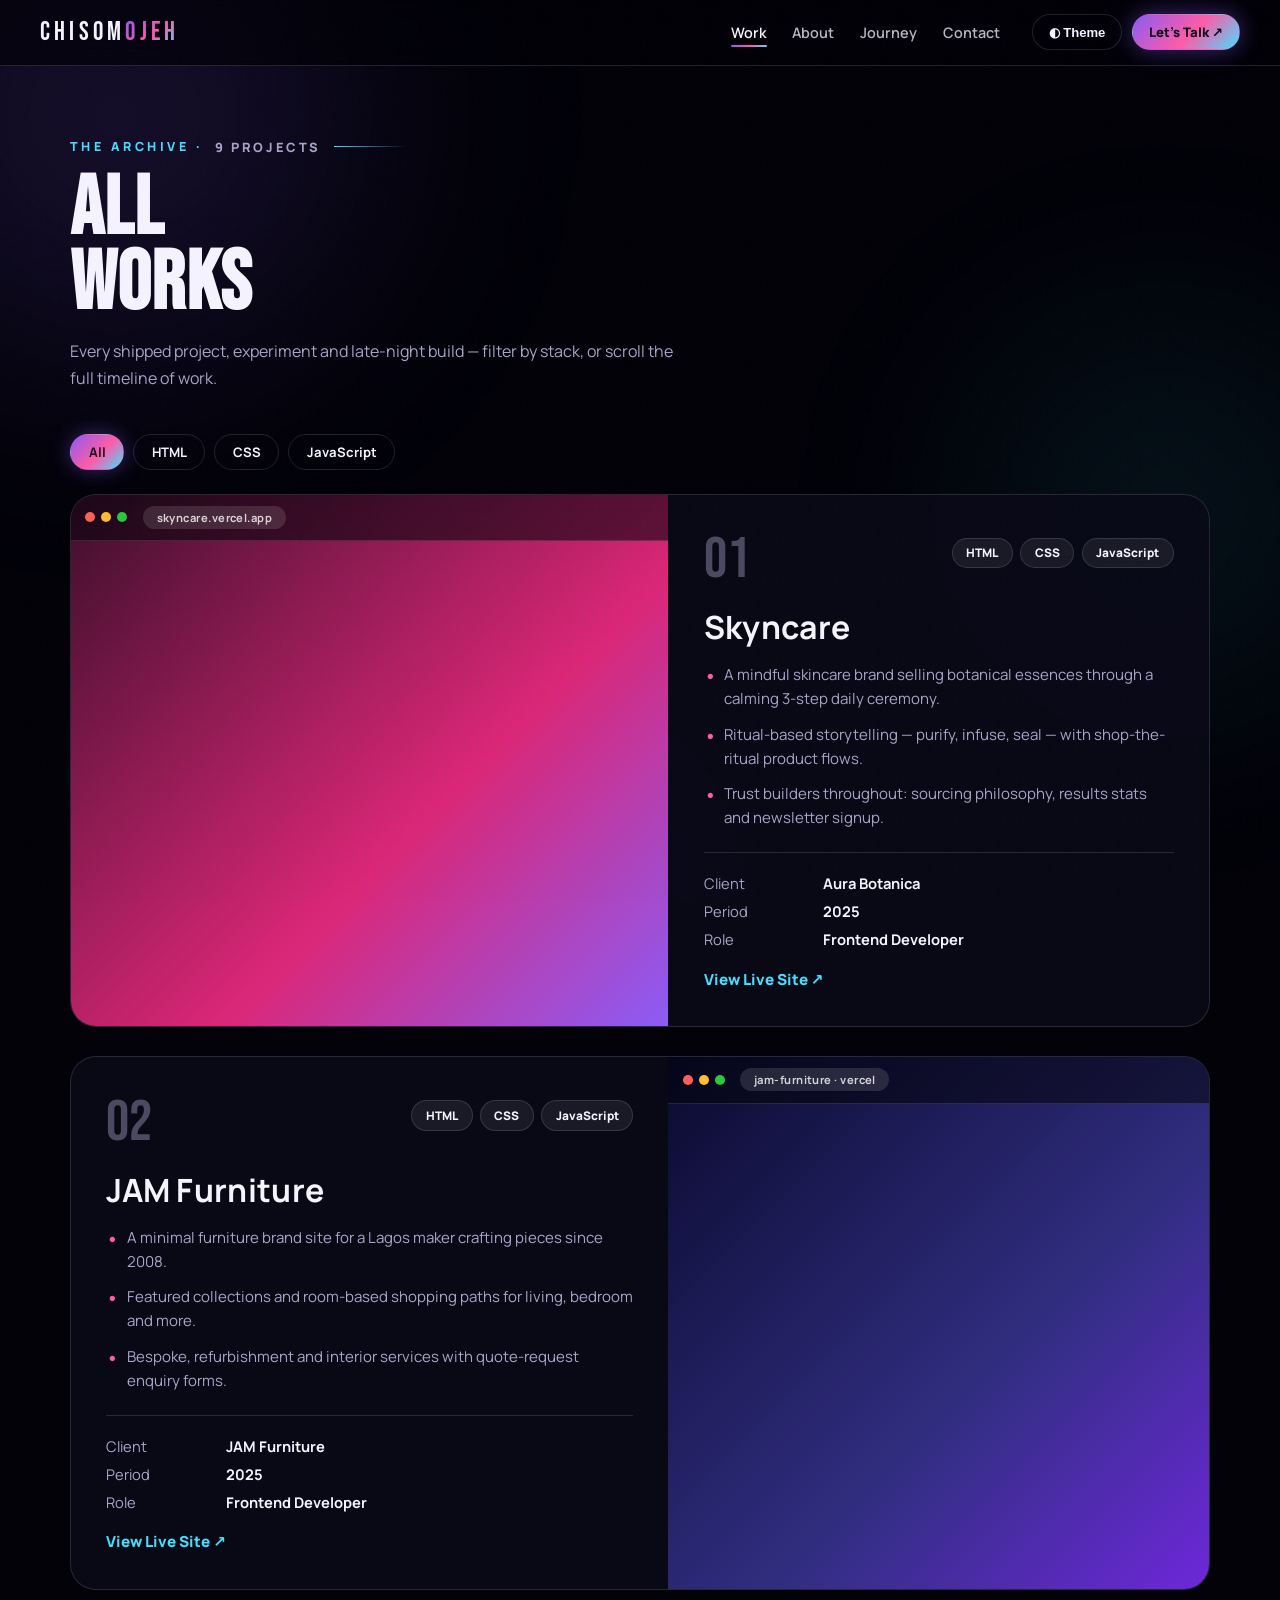
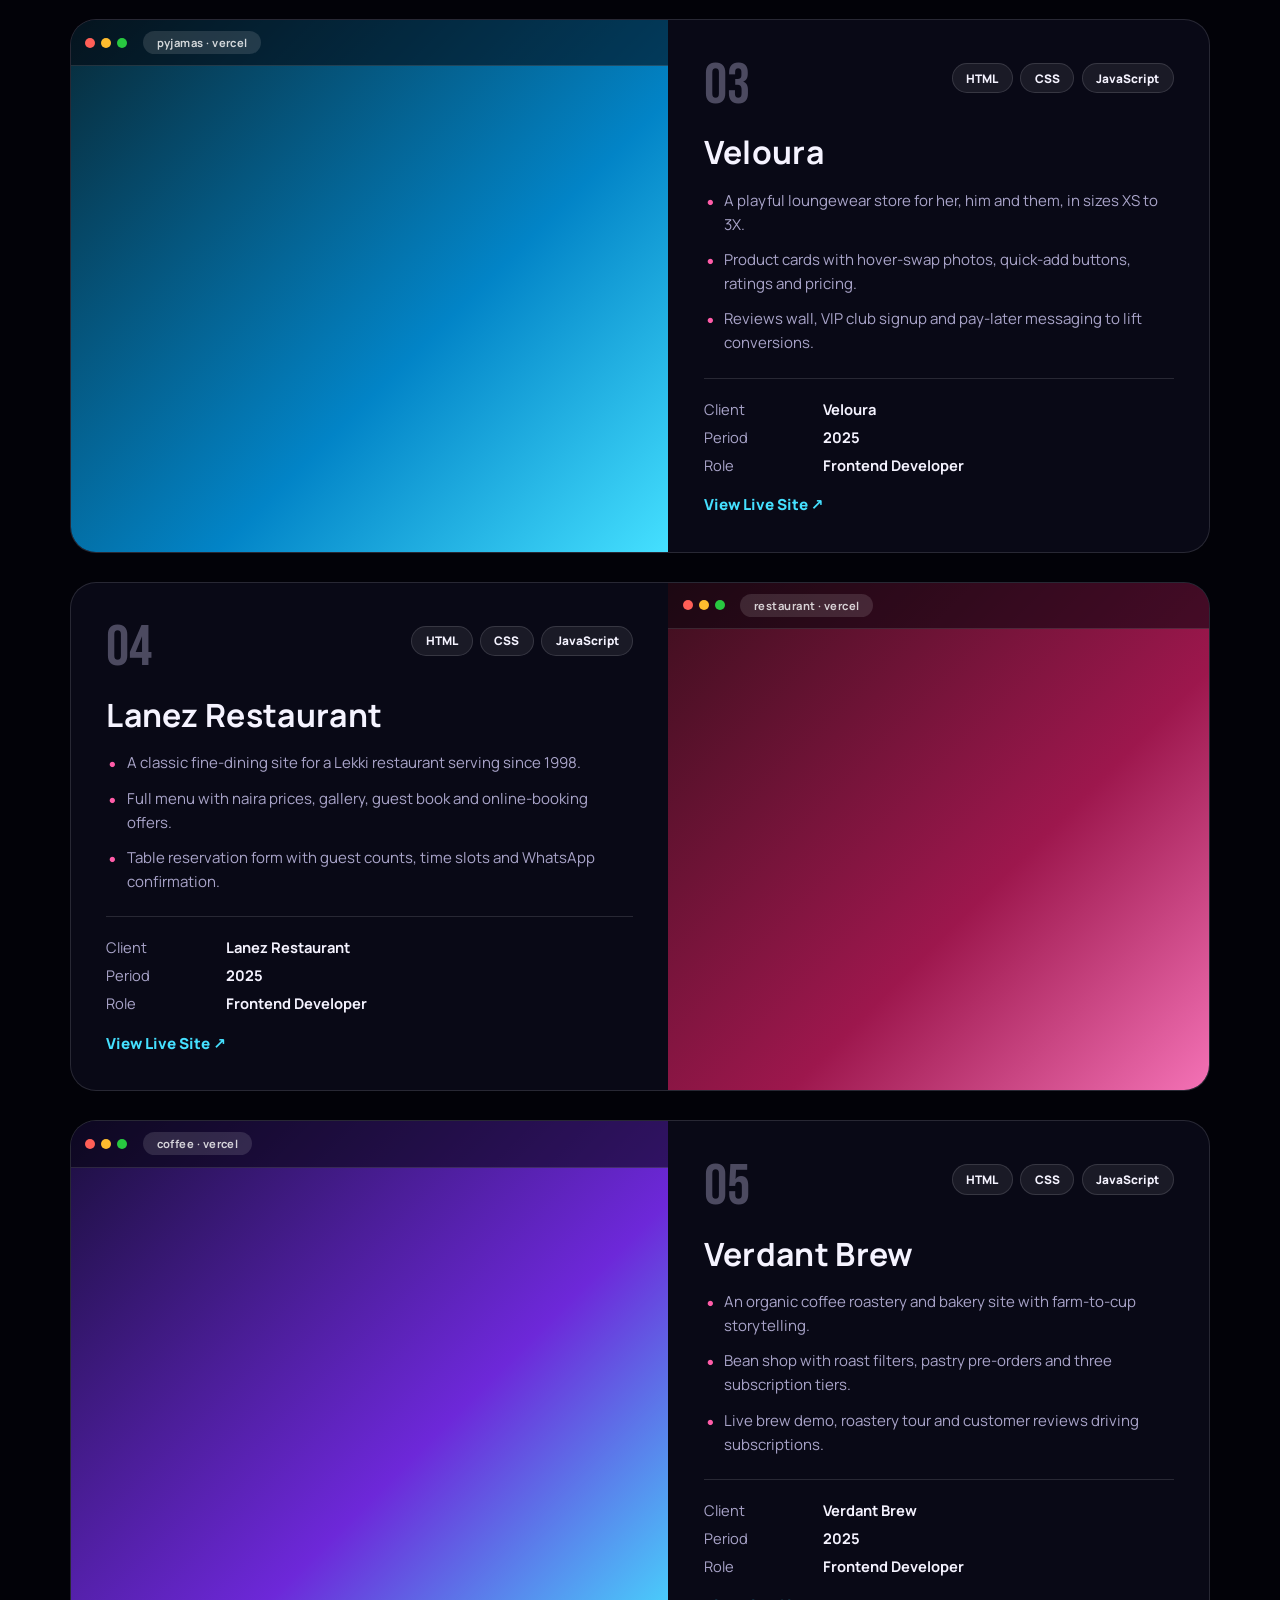
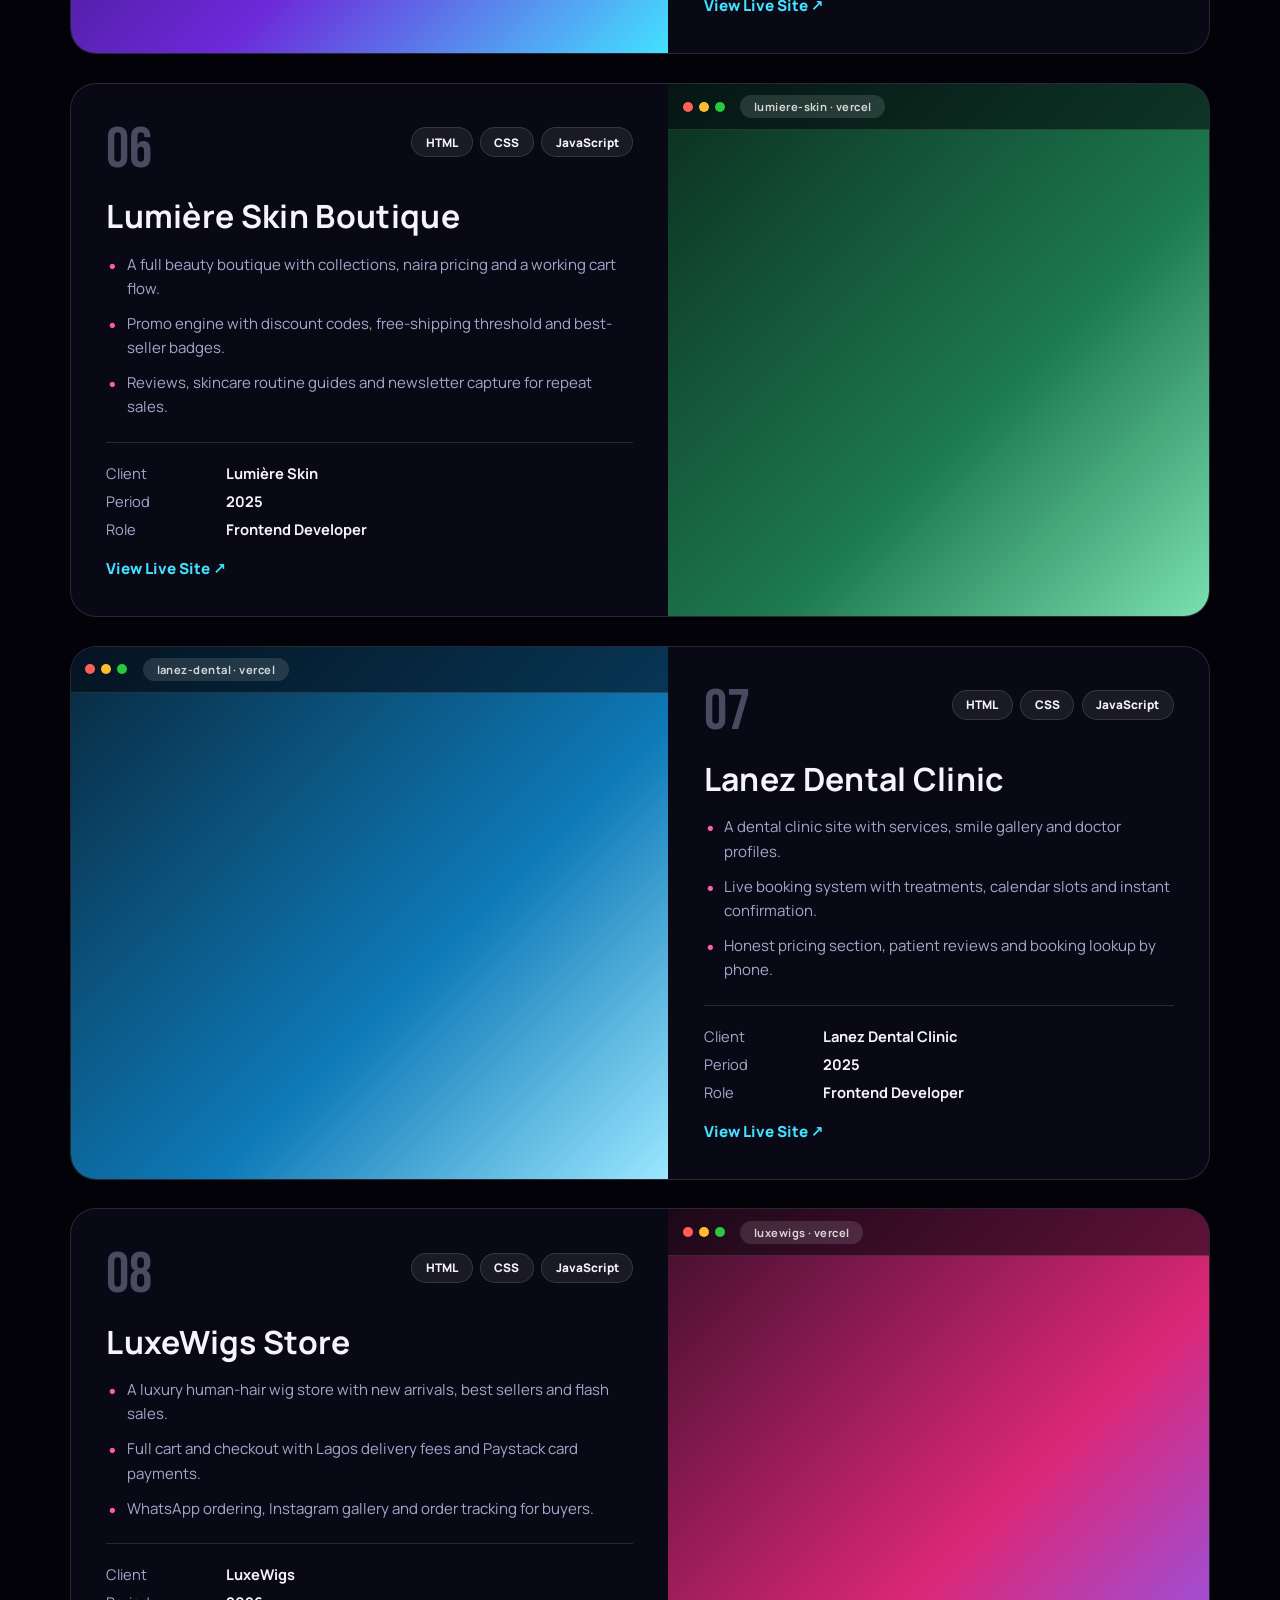
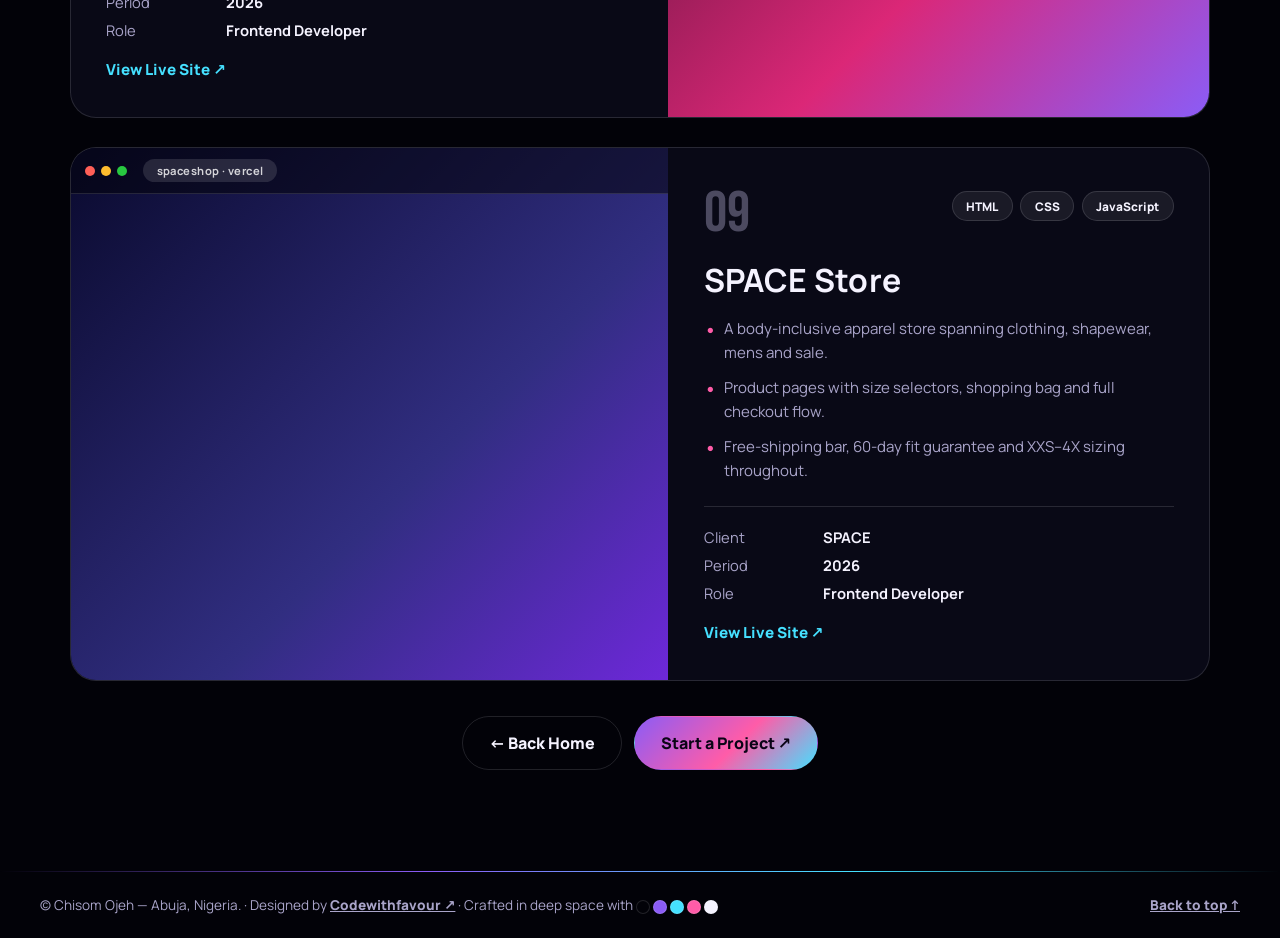
==== commit 27a892d2: "Rewrite project write-ups with real per-site descriptions" ====
--- a/works.html
+++ b/works.html
@@ -68,12 +68,12 @@
             </div>
             <h3>Skyncare</h3>
             <ul class="show-points">
-              <li>Built a fully responsive skincare landing page that shines on every device.</li>
-              <li>Designed calming product showcase sections with clear calls to action.</li>
-              <li>Deployed on Vercel for fast loads and smooth navigation.</li>
-            </ul>
-            <div class="show-meta">
-              <div><span class="k">Client</span><span class="v">Freelance Client</span></div>
+              <li>A mindful skincare brand selling botanical essences through a calming 3-step daily ceremony.</li>
+              <li>Ritual-based storytelling — purify, infuse, seal — with shop-the-ritual product flows.</li>
+              <li>Trust builders throughout: sourcing philosophy, results stats and newsletter signup.</li>
+            </ul>
+            <div class="show-meta">
+              <div><span class="k">Client</span><span class="v">Aura Botanica</span></div>
               <div><span class="k">Period</span><span class="v">2025</span></div>
               <div><span class="k">Role</span><span class="v">Frontend Developer</span></div>
             </div>
@@ -94,9 +94,9 @@
             </div>
             <h3>JAM Furniture</h3>
             <ul class="show-points">
-              <li>Built a warm, catalogue-style furniture website with rich product sections.</li>
-              <li>Created responsive layouts that keep the catalogue readable on mobile.</li>
-              <li>Added clear enquiry buttons so customers reach the business fast.</li>
+              <li>A minimal furniture brand site for a Lagos maker crafting pieces since 2008.</li>
+              <li>Featured collections and room-based shopping paths for living, bedroom and more.</li>
+              <li>Bespoke, refurbishment and interior services with quote-request enquiry forms.</li>
             </ul>
             <div class="show-meta">
               <div><span class="k">Client</span><span class="v">JAM Furniture</span></div>
@@ -118,14 +118,14 @@
               <span class="show-num">03</span>
               <div class="show-pills"><span>HTML</span><span>CSS</span><span>JavaScript</span></div>
             </div>
-            <h3>Pyjamas Collection</h3>
-            <ul class="show-points">
-              <li>Designed a cosy, soft-toned storefront for a sleepwear brand.</li>
-              <li>Built responsive product grids with sharp, readable typography.</li>
-              <li>Deployed on Vercel for instant, reliable hosting.</li>
-            </ul>
-            <div class="show-meta">
-              <div><span class="k">Client</span><span class="v">Freelance Client</span></div>
+            <h3>Veloura</h3>
+            <ul class="show-points">
+              <li>A playful loungewear store for her, him and them, in sizes XS to 3X.</li>
+              <li>Product cards with hover-swap photos, quick-add buttons, ratings and pricing.</li>
+              <li>Reviews wall, VIP club signup and pay-later messaging to lift conversions.</li>
+            </ul>
+            <div class="show-meta">
+              <div><span class="k">Client</span><span class="v">Veloura</span></div>
               <div><span class="k">Period</span><span class="v">2025</span></div>
               <div><span class="k">Role</span><span class="v">Frontend Developer</span></div>
             </div>
@@ -144,14 +144,14 @@
               <span class="show-num">04</span>
               <div class="show-pills"><span>HTML</span><span>CSS</span><span>JavaScript</span></div>
             </div>
-            <h3>Restaurant Website</h3>
-            <ul class="show-points">
-              <li>Built an appetising restaurant site with menu and reservation sections.</li>
-              <li>Made the layout fully responsive, from phones to desktops.</li>
-              <li>Used rich imagery sections with strong calls to action.</li>
-            </ul>
-            <div class="show-meta">
-              <div><span class="k">Client</span><span class="v">Freelance Client</span></div>
+            <h3>Lanez Restaurant</h3>
+            <ul class="show-points">
+              <li>A classic fine-dining site for a Lekki restaurant serving since 1998.</li>
+              <li>Full menu with naira prices, gallery, guest book and online-booking offers.</li>
+              <li>Table reservation form with guest counts, time slots and WhatsApp confirmation.</li>
+            </ul>
+            <div class="show-meta">
+              <div><span class="k">Client</span><span class="v">Lanez Restaurant</span></div>
               <div><span class="k">Period</span><span class="v">2025</span></div>
               <div><span class="k">Role</span><span class="v">Frontend Developer</span></div>
             </div>
@@ -170,14 +170,14 @@
               <span class="show-num">05</span>
               <div class="show-pills"><span>HTML</span><span>CSS</span><span>JavaScript</span></div>
             </div>
-            <h3>Coffee Brand Site</h3>
-            <ul class="show-points">
-              <li>Crafted a rich coffee brand site with a bold, aromatic hero section.</li>
-              <li>Built menu and order sections that guide visitors to buy.</li>
-              <li>Shipped a fast, mobile-first experience on Vercel.</li>
-            </ul>
-            <div class="show-meta">
-              <div><span class="k">Client</span><span class="v">Freelance Client</span></div>
+            <h3>Verdant Brew</h3>
+            <ul class="show-points">
+              <li>An organic coffee roastery and bakery site with farm-to-cup storytelling.</li>
+              <li>Bean shop with roast filters, pastry pre-orders and three subscription tiers.</li>
+              <li>Live brew demo, roastery tour and customer reviews driving subscriptions.</li>
+            </ul>
+            <div class="show-meta">
+              <div><span class="k">Client</span><span class="v">Verdant Brew</span></div>
               <div><span class="k">Period</span><span class="v">2025</span></div>
               <div><span class="k">Role</span><span class="v">Frontend Developer</span></div>
             </div>
@@ -198,9 +198,9 @@
             </div>
             <h3>Lumière Skin Boutique</h3>
             <ul class="show-points">
-              <li>Built a full boutique storefront with collections, naira pricing and cart flow.</li>
-              <li>Added promo banners, discount codes and a free-shipping threshold to lift sales.</li>
-              <li>Included reviews, routine guides and newsletter signup for repeat traffic.</li>
+              <li>A full beauty boutique with collections, naira pricing and a working cart flow.</li>
+              <li>Promo engine with discount codes, free-shipping threshold and best-seller badges.</li>
+              <li>Reviews, skincare routine guides and newsletter capture for repeat sales.</li>
             </ul>
             <div class="show-meta">
               <div><span class="k">Client</span><span class="v">Lumière Skin</span></div>
@@ -224,9 +224,9 @@
             </div>
             <h3>Lanez Dental Clinic</h3>
             <ul class="show-points">
-              <li>Built a multi-section clinic site with services, gallery and doctor profiles.</li>
-              <li>Added a live booking system with calendar, instant confirmation and lookup.</li>
-              <li>Included honest pricing, patient reviews and Instagram integration.</li>
+              <li>A dental clinic site with services, smile gallery and doctor profiles.</li>
+              <li>Live booking system with treatments, calendar slots and instant confirmation.</li>
+              <li>Honest pricing section, patient reviews and booking lookup by phone.</li>
             </ul>
             <div class="show-meta">
               <div><span class="k">Client</span><span class="v">Lanez Dental Clinic</span></div>
@@ -250,9 +250,9 @@
             </div>
             <h3>LuxeWigs Store</h3>
             <ul class="show-points">
-              <li>Built a luxury wig storefront with shop, best sellers and flash-sale sections.</li>
-              <li>Added full cart and checkout with Lagos delivery fees and Paystack payments.</li>
-              <li>Included WhatsApp ordering, Instagram integration and order tracking.</li>
+              <li>A luxury human-hair wig store with new arrivals, best sellers and flash sales.</li>
+              <li>Full cart and checkout with Lagos delivery fees and Paystack card payments.</li>
+              <li>WhatsApp ordering, Instagram gallery and order tracking for buyers.</li>
             </ul>
             <div class="show-meta">
               <div><span class="k">Client</span><span class="v">LuxeWigs</span></div>
@@ -276,9 +276,9 @@
             </div>
             <h3>SPACE Store</h3>
             <ul class="show-points">
-              <li>Built a full apparel store with clothing, shapewear, mens and sale ranges.</li>
-              <li>Added size-select product pages with cart, bag and checkout flow.</li>
-              <li>Included free-shipping thresholds, 60-day returns and XXS–4X sizing.</li>
+              <li>A body-inclusive apparel store spanning clothing, shapewear, mens and sale.</li>
+              <li>Product pages with size selectors, shopping bag and full checkout flow.</li>
+              <li>Free-shipping bar, 60-day fit guarantee and XXS–4X sizing throughout.</li>
             </ul>
             <div class="show-meta">
               <div><span class="k">Client</span><span class="v">SPACE</span></div>
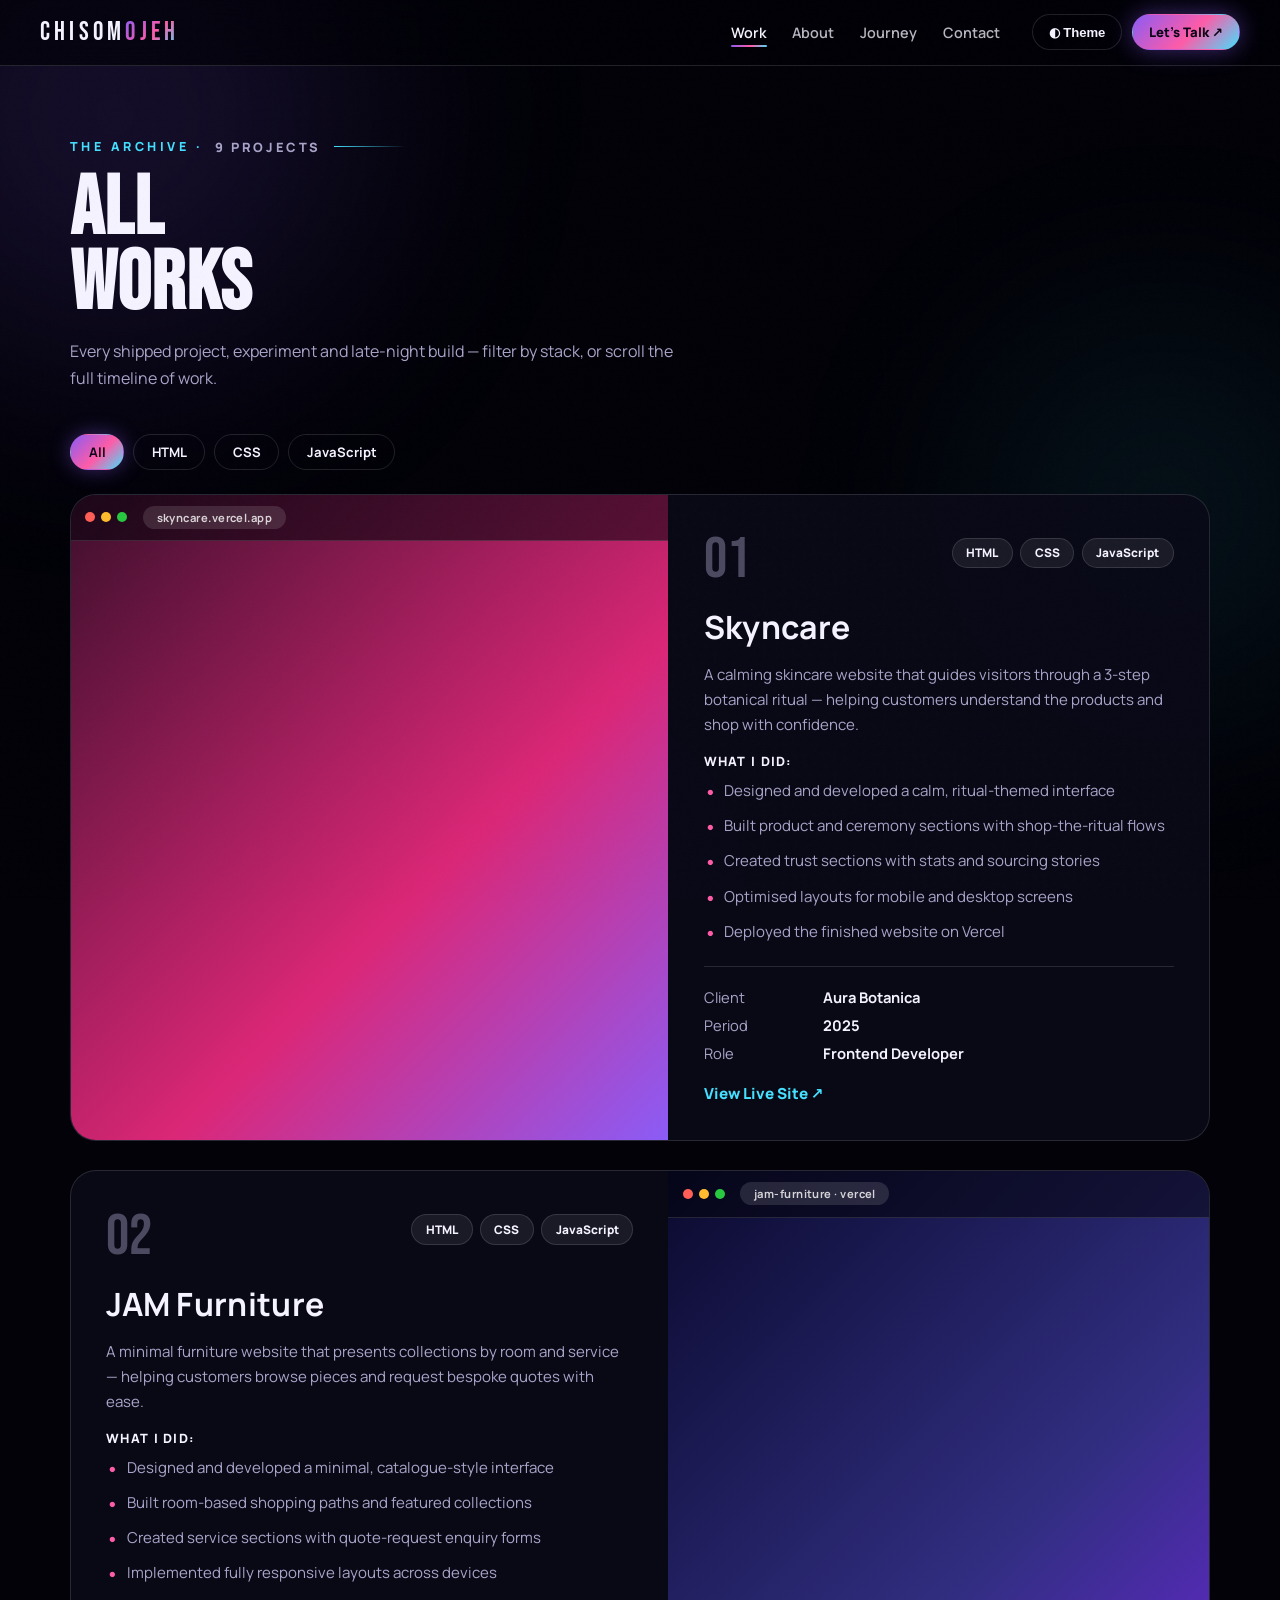
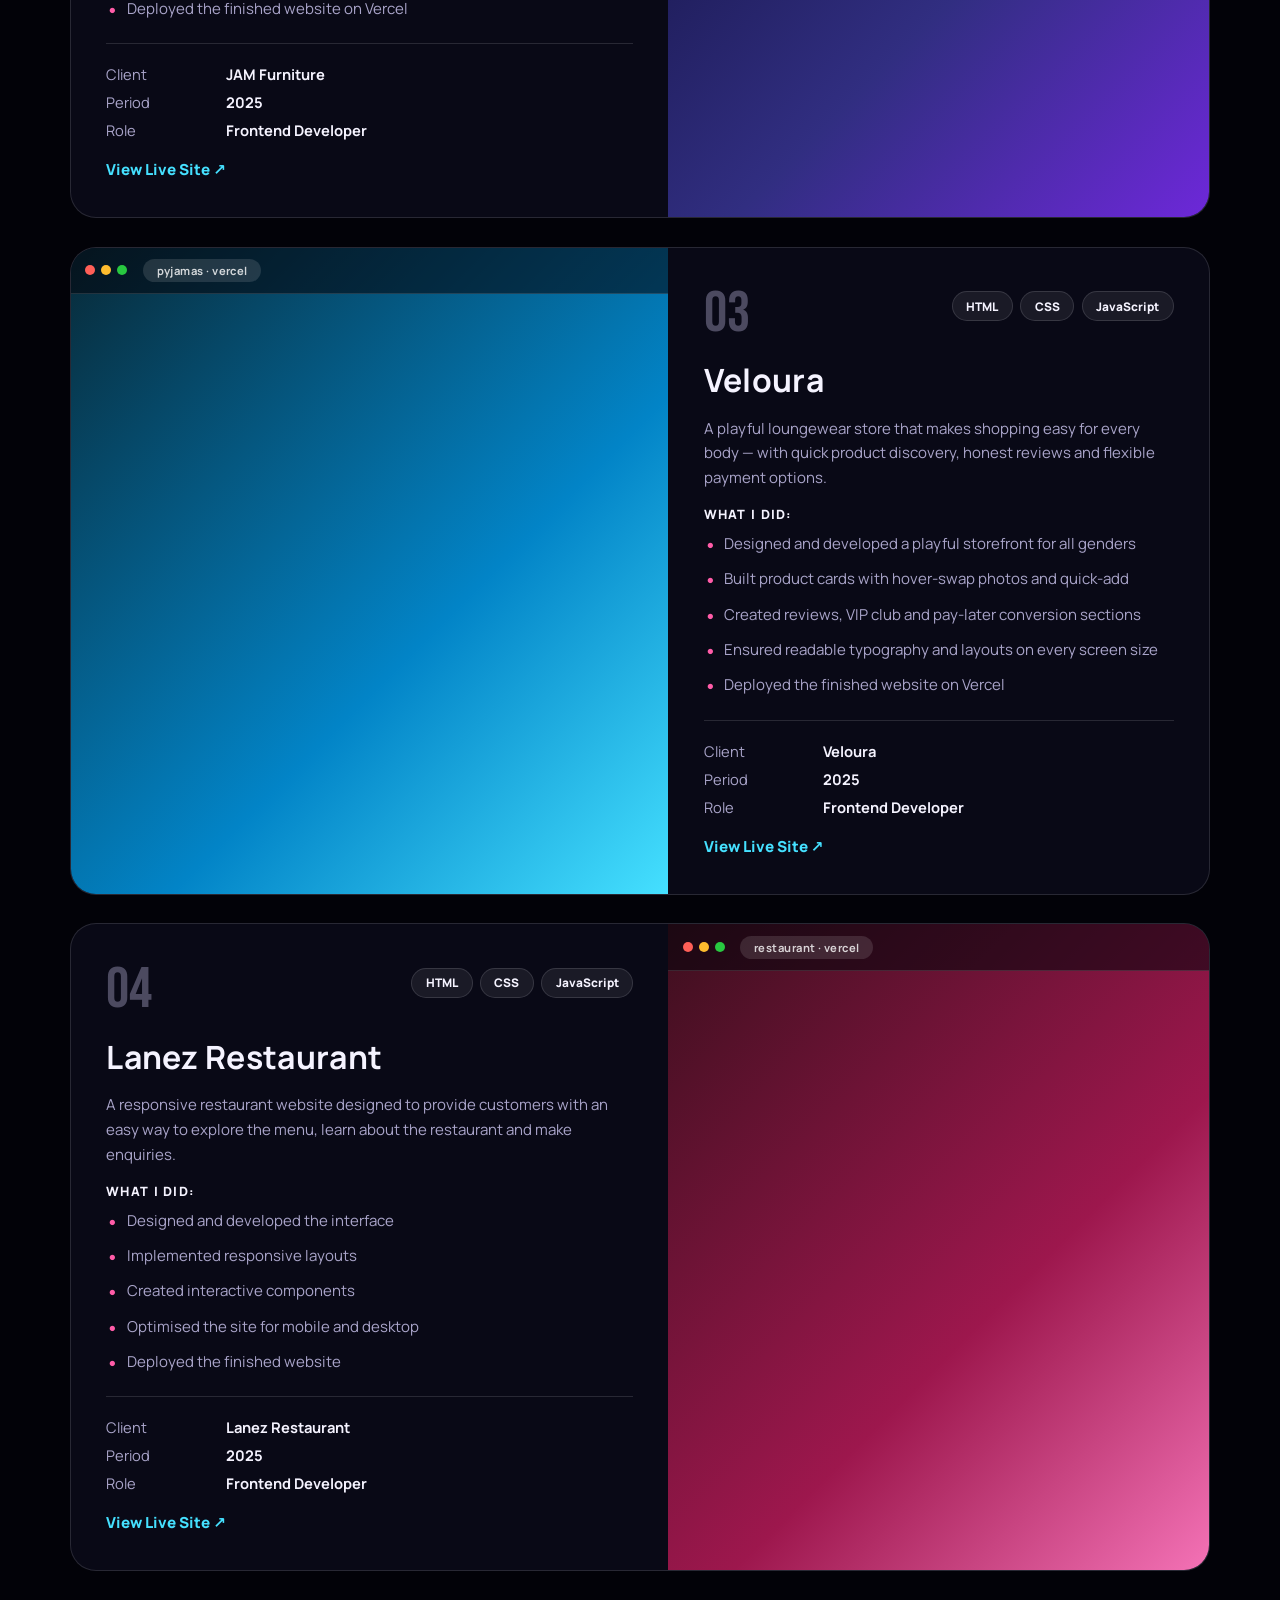
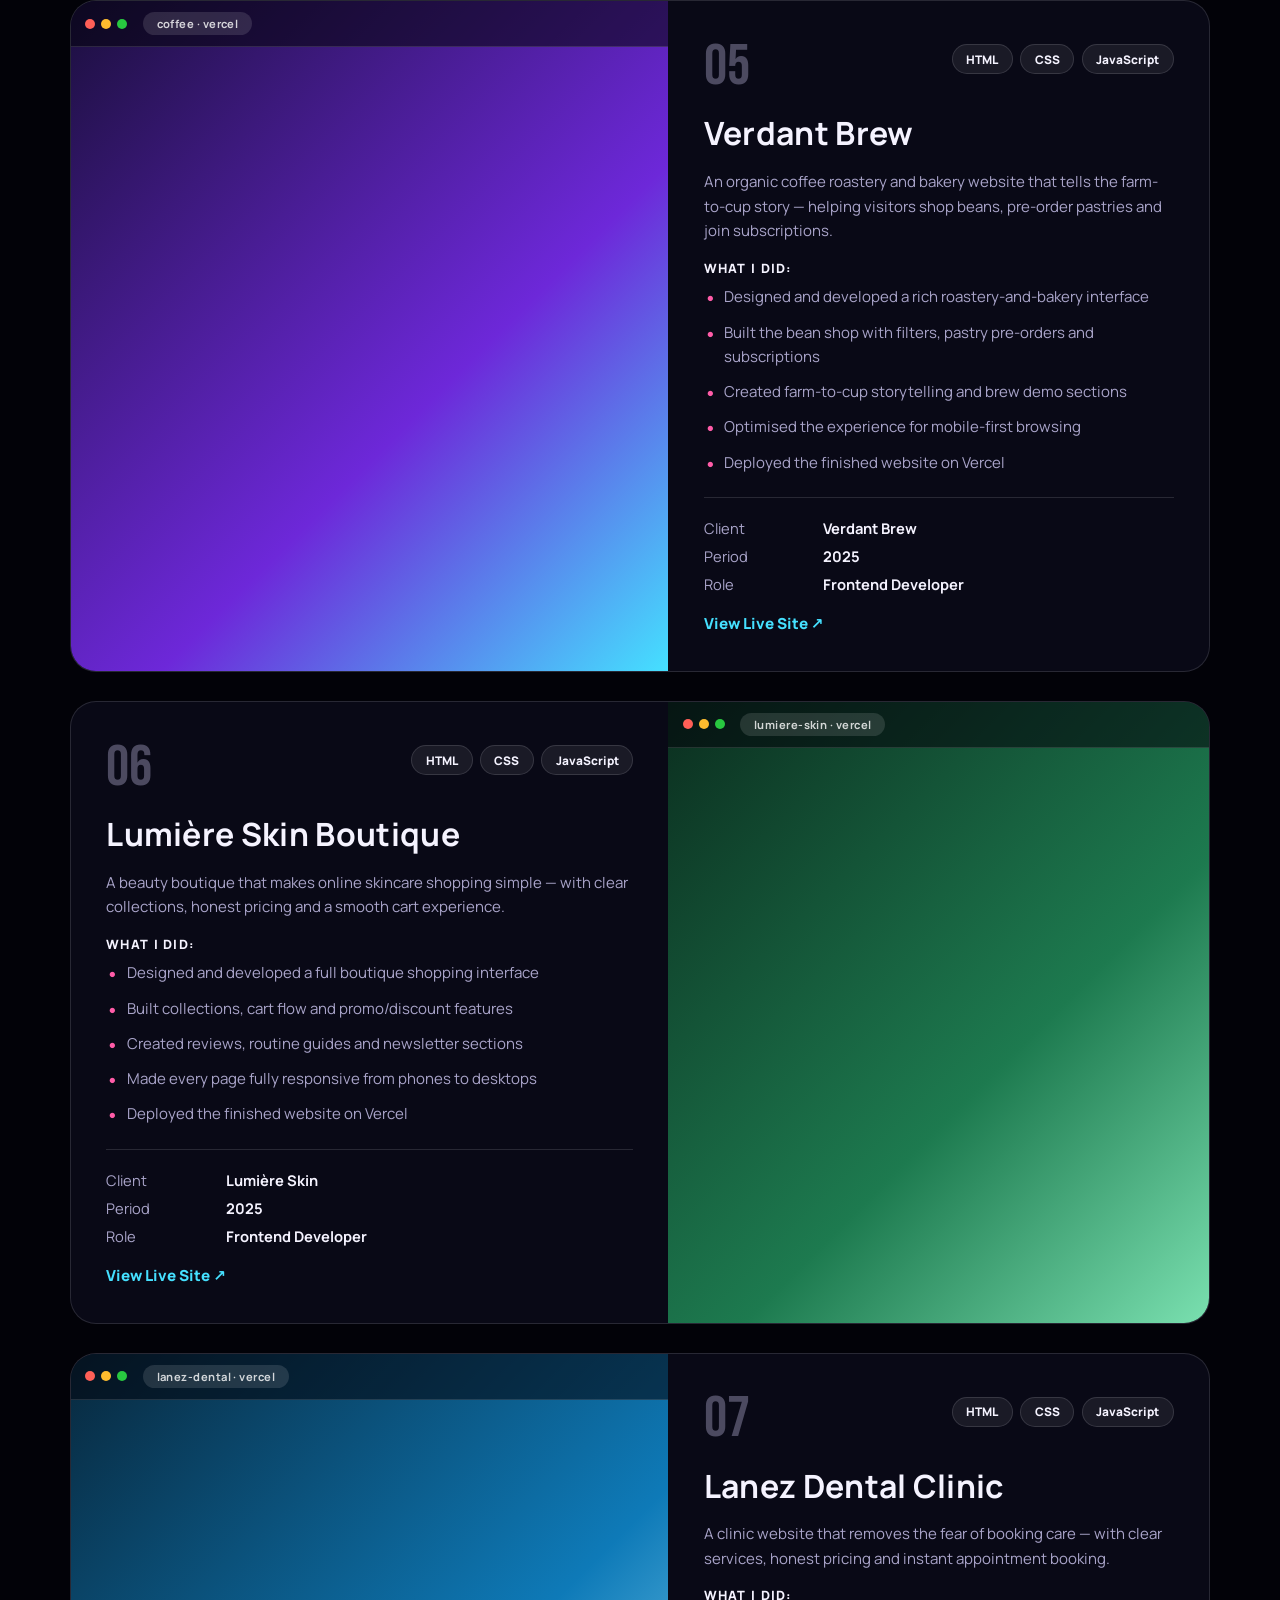
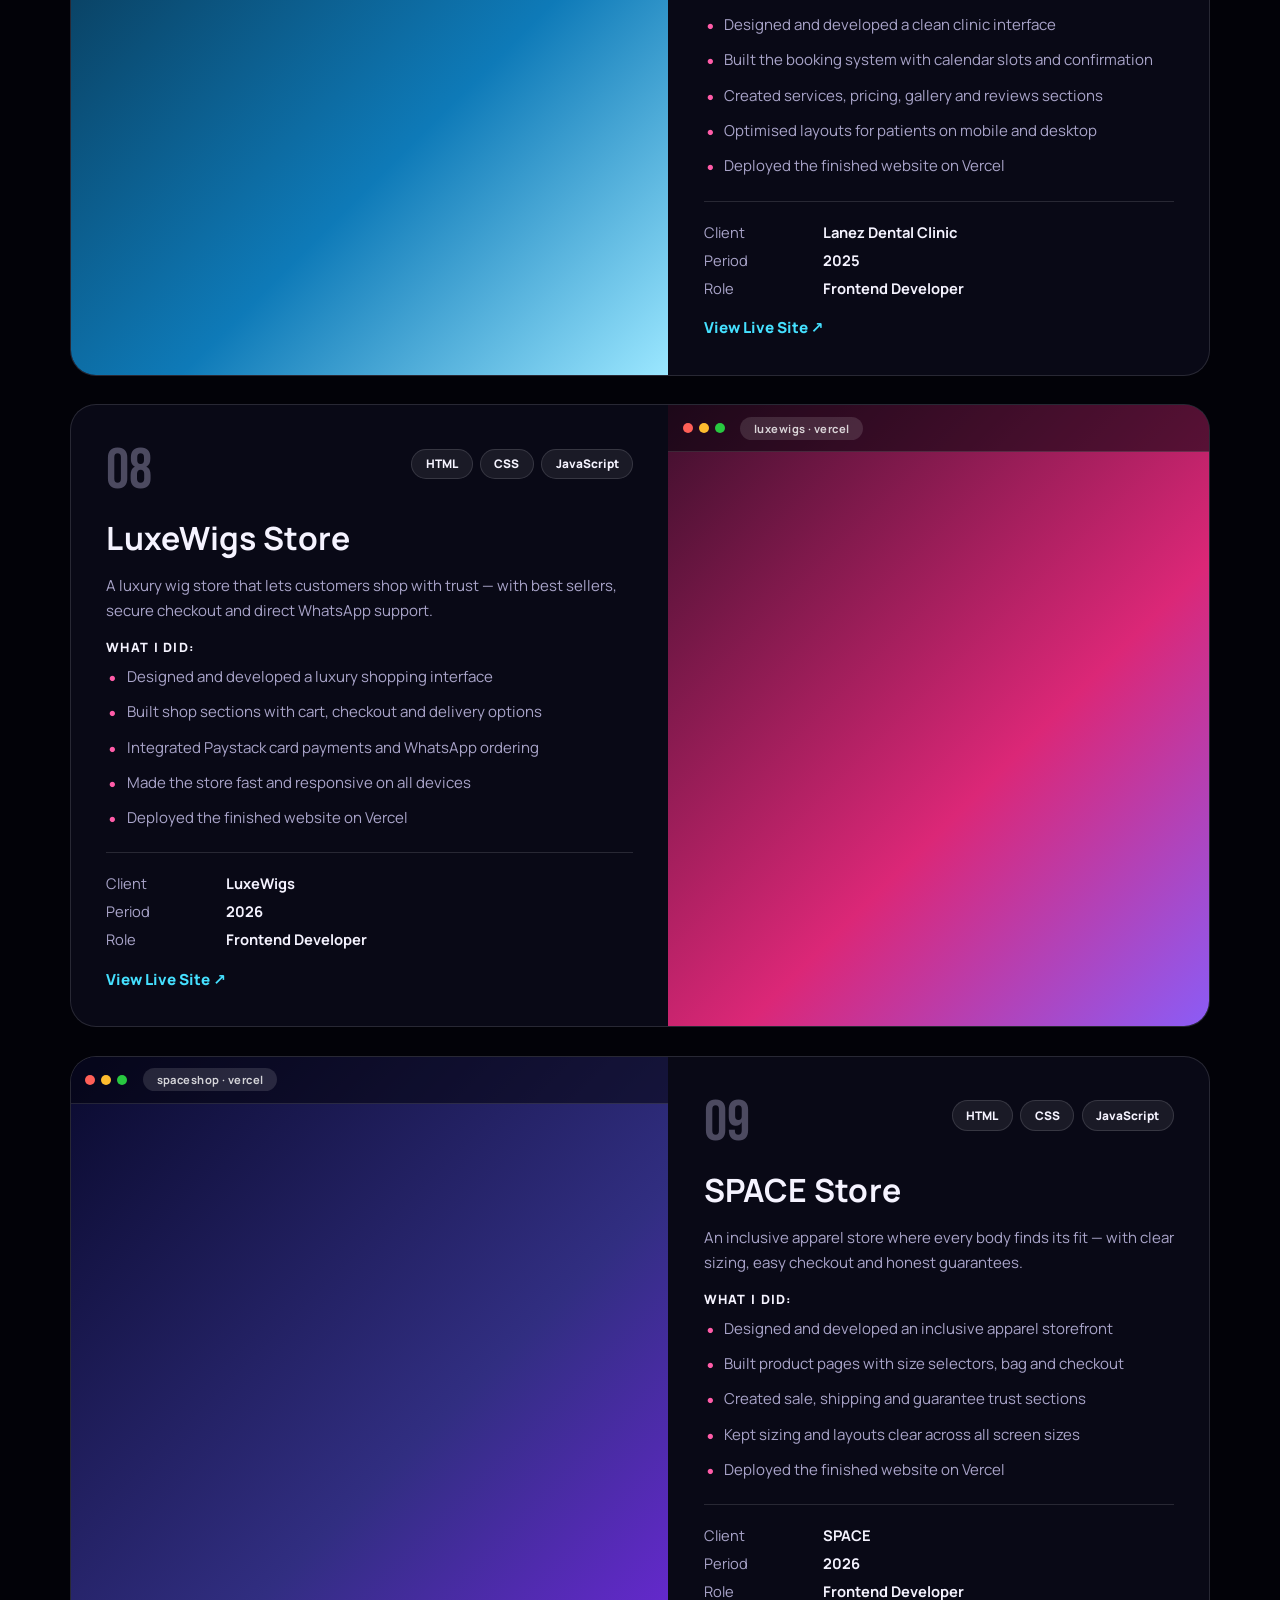
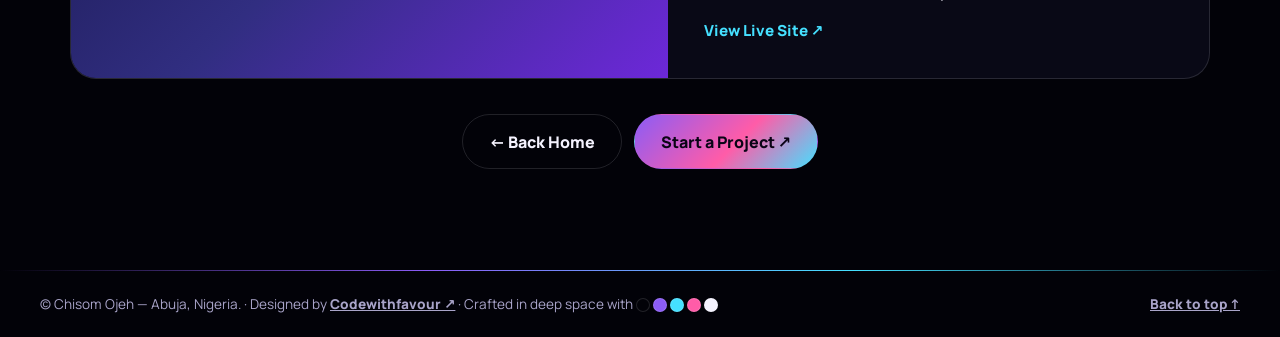
==== commit 55c0f073: "Restructure project cards: problem statement plus what-I-did" ====
--- a/works.html
+++ b/works.html
@@ -67,10 +67,14 @@
               <div class="show-pills"><span>HTML</span><span>CSS</span><span>JavaScript</span></div>
             </div>
             <h3>Skyncare</h3>
-            <ul class="show-points">
-              <li>A mindful skincare brand selling botanical essences through a calming 3-step daily ceremony.</li>
-              <li>Ritual-based storytelling — purify, infuse, seal — with shop-the-ritual product flows.</li>
-              <li>Trust builders throughout: sourcing philosophy, results stats and newsletter signup.</li>
+            <p class="built">A calming skincare website that guides visitors through a 3-step botanical ritual — helping customers understand the products and shop with confidence.</p>
+            <p class="did-head">What I did:</p>
+            <ul class="show-points">
+              <li>Designed and developed a calm, ritual-themed interface</li>
+              <li>Built product and ceremony sections with shop-the-ritual flows</li>
+              <li>Created trust sections with stats and sourcing stories</li>
+              <li>Optimised layouts for mobile and desktop screens</li>
+              <li>Deployed the finished website on Vercel</li>
             </ul>
             <div class="show-meta">
               <div><span class="k">Client</span><span class="v">Aura Botanica</span></div>
@@ -93,10 +97,14 @@
               <div class="show-pills"><span>HTML</span><span>CSS</span><span>JavaScript</span></div>
             </div>
             <h3>JAM Furniture</h3>
-            <ul class="show-points">
-              <li>A minimal furniture brand site for a Lagos maker crafting pieces since 2008.</li>
-              <li>Featured collections and room-based shopping paths for living, bedroom and more.</li>
-              <li>Bespoke, refurbishment and interior services with quote-request enquiry forms.</li>
+            <p class="built">A minimal furniture website that presents collections by room and service — helping customers browse pieces and request bespoke quotes with ease.</p>
+            <p class="did-head">What I did:</p>
+            <ul class="show-points">
+              <li>Designed and developed a minimal, catalogue-style interface</li>
+              <li>Built room-based shopping paths and featured collections</li>
+              <li>Created service sections with quote-request enquiry forms</li>
+              <li>Implemented fully responsive layouts across devices</li>
+              <li>Deployed the finished website on Vercel</li>
             </ul>
             <div class="show-meta">
               <div><span class="k">Client</span><span class="v">JAM Furniture</span></div>
@@ -119,10 +127,14 @@
               <div class="show-pills"><span>HTML</span><span>CSS</span><span>JavaScript</span></div>
             </div>
             <h3>Veloura</h3>
-            <ul class="show-points">
-              <li>A playful loungewear store for her, him and them, in sizes XS to 3X.</li>
-              <li>Product cards with hover-swap photos, quick-add buttons, ratings and pricing.</li>
-              <li>Reviews wall, VIP club signup and pay-later messaging to lift conversions.</li>
+            <p class="built">A playful loungewear store that makes shopping easy for every body — with quick product discovery, honest reviews and flexible payment options.</p>
+            <p class="did-head">What I did:</p>
+            <ul class="show-points">
+              <li>Designed and developed a playful storefront for all genders</li>
+              <li>Built product cards with hover-swap photos and quick-add</li>
+              <li>Created reviews, VIP club and pay-later conversion sections</li>
+              <li>Ensured readable typography and layouts on every screen size</li>
+              <li>Deployed the finished website on Vercel</li>
             </ul>
             <div class="show-meta">
               <div><span class="k">Client</span><span class="v">Veloura</span></div>
@@ -145,10 +157,14 @@
               <div class="show-pills"><span>HTML</span><span>CSS</span><span>JavaScript</span></div>
             </div>
             <h3>Lanez Restaurant</h3>
-            <ul class="show-points">
-              <li>A classic fine-dining site for a Lekki restaurant serving since 1998.</li>
-              <li>Full menu with naira prices, gallery, guest book and online-booking offers.</li>
-              <li>Table reservation form with guest counts, time slots and WhatsApp confirmation.</li>
+            <p class="built">A responsive restaurant website designed to provide customers with an easy way to explore the menu, learn about the restaurant and make enquiries.</p>
+            <p class="did-head">What I did:</p>
+            <ul class="show-points">
+              <li>Designed and developed the interface</li>
+              <li>Implemented responsive layouts</li>
+              <li>Created interactive components</li>
+              <li>Optimised the site for mobile and desktop</li>
+              <li>Deployed the finished website</li>
             </ul>
             <div class="show-meta">
               <div><span class="k">Client</span><span class="v">Lanez Restaurant</span></div>
@@ -171,10 +187,14 @@
               <div class="show-pills"><span>HTML</span><span>CSS</span><span>JavaScript</span></div>
             </div>
             <h3>Verdant Brew</h3>
-            <ul class="show-points">
-              <li>An organic coffee roastery and bakery site with farm-to-cup storytelling.</li>
-              <li>Bean shop with roast filters, pastry pre-orders and three subscription tiers.</li>
-              <li>Live brew demo, roastery tour and customer reviews driving subscriptions.</li>
+            <p class="built">An organic coffee roastery and bakery website that tells the farm-to-cup story — helping visitors shop beans, pre-order pastries and join subscriptions.</p>
+            <p class="did-head">What I did:</p>
+            <ul class="show-points">
+              <li>Designed and developed a rich roastery-and-bakery interface</li>
+              <li>Built the bean shop with filters, pastry pre-orders and subscriptions</li>
+              <li>Created farm-to-cup storytelling and brew demo sections</li>
+              <li>Optimised the experience for mobile-first browsing</li>
+              <li>Deployed the finished website on Vercel</li>
             </ul>
             <div class="show-meta">
               <div><span class="k">Client</span><span class="v">Verdant Brew</span></div>
@@ -197,10 +217,14 @@
               <div class="show-pills"><span>HTML</span><span>CSS</span><span>JavaScript</span></div>
             </div>
             <h3>Lumière Skin Boutique</h3>
-            <ul class="show-points">
-              <li>A full beauty boutique with collections, naira pricing and a working cart flow.</li>
-              <li>Promo engine with discount codes, free-shipping threshold and best-seller badges.</li>
-              <li>Reviews, skincare routine guides and newsletter capture for repeat sales.</li>
+            <p class="built">A beauty boutique that makes online skincare shopping simple — with clear collections, honest pricing and a smooth cart experience.</p>
+            <p class="did-head">What I did:</p>
+            <ul class="show-points">
+              <li>Designed and developed a full boutique shopping interface</li>
+              <li>Built collections, cart flow and promo/discount features</li>
+              <li>Created reviews, routine guides and newsletter sections</li>
+              <li>Made every page fully responsive from phones to desktops</li>
+              <li>Deployed the finished website on Vercel</li>
             </ul>
             <div class="show-meta">
               <div><span class="k">Client</span><span class="v">Lumière Skin</span></div>
@@ -223,10 +247,14 @@
               <div class="show-pills"><span>HTML</span><span>CSS</span><span>JavaScript</span></div>
             </div>
             <h3>Lanez Dental Clinic</h3>
-            <ul class="show-points">
-              <li>A dental clinic site with services, smile gallery and doctor profiles.</li>
-              <li>Live booking system with treatments, calendar slots and instant confirmation.</li>
-              <li>Honest pricing section, patient reviews and booking lookup by phone.</li>
+            <p class="built">A clinic website that removes the fear of booking care — with clear services, honest pricing and instant appointment booking.</p>
+            <p class="did-head">What I did:</p>
+            <ul class="show-points">
+              <li>Designed and developed a clean clinic interface</li>
+              <li>Built the booking system with calendar slots and confirmation</li>
+              <li>Created services, pricing, gallery and reviews sections</li>
+              <li>Optimised layouts for patients on mobile and desktop</li>
+              <li>Deployed the finished website on Vercel</li>
             </ul>
             <div class="show-meta">
               <div><span class="k">Client</span><span class="v">Lanez Dental Clinic</span></div>
@@ -249,10 +277,14 @@
               <div class="show-pills"><span>HTML</span><span>CSS</span><span>JavaScript</span></div>
             </div>
             <h3>LuxeWigs Store</h3>
-            <ul class="show-points">
-              <li>A luxury human-hair wig store with new arrivals, best sellers and flash sales.</li>
-              <li>Full cart and checkout with Lagos delivery fees and Paystack card payments.</li>
-              <li>WhatsApp ordering, Instagram gallery and order tracking for buyers.</li>
+            <p class="built">A luxury wig store that lets customers shop with trust — with best sellers, secure checkout and direct WhatsApp support.</p>
+            <p class="did-head">What I did:</p>
+            <ul class="show-points">
+              <li>Designed and developed a luxury shopping interface</li>
+              <li>Built shop sections with cart, checkout and delivery options</li>
+              <li>Integrated Paystack card payments and WhatsApp ordering</li>
+              <li>Made the store fast and responsive on all devices</li>
+              <li>Deployed the finished website on Vercel</li>
             </ul>
             <div class="show-meta">
               <div><span class="k">Client</span><span class="v">LuxeWigs</span></div>
@@ -275,10 +307,14 @@
               <div class="show-pills"><span>HTML</span><span>CSS</span><span>JavaScript</span></div>
             </div>
             <h3>SPACE Store</h3>
-            <ul class="show-points">
-              <li>A body-inclusive apparel store spanning clothing, shapewear, mens and sale.</li>
-              <li>Product pages with size selectors, shopping bag and full checkout flow.</li>
-              <li>Free-shipping bar, 60-day fit guarantee and XXS–4X sizing throughout.</li>
+            <p class="built">An inclusive apparel store where every body finds its fit — with clear sizing, easy checkout and honest guarantees.</p>
+            <p class="did-head">What I did:</p>
+            <ul class="show-points">
+              <li>Designed and developed an inclusive apparel storefront</li>
+              <li>Built product pages with size selectors, bag and checkout</li>
+              <li>Created sale, shipping and guarantee trust sections</li>
+              <li>Kept sizing and layouts clear across all screen sizes</li>
+              <li>Deployed the finished website on Vercel</li>
             </ul>
             <div class="show-meta">
               <div><span class="k">Client</span><span class="v">SPACE</span></div>
--- a/styles.css
+++ b/styles.css
@@ -90,6 +90,7 @@
   filter:drop-shadow(0 0 26px rgba(139,92,246,.45))}
 .lede{font-size:clamp(1rem,1.6vw,1.2rem);line-height:1.7;color:var(--muted);max-width:34rem}
 .lede strong{color:var(--ink)}
+.stack-line{margin-top:1rem;font-size:.82rem;font-weight:800;letter-spacing:.14em;text-transform:uppercase;color:var(--accent2);text-shadow:0 0 16px color-mix(in srgb, var(--accent2) 40%, transparent)}
 .cta-row{display:flex;gap:.8rem;margin-top:1.6rem;flex-wrap:wrap}
 .cta-row.center{justify-content:center}
 .btn{display:inline-block;padding:.95rem 1.6rem;border-radius:999px;font-weight:800;text-decoration:none;border:1px solid var(--line);transition:.25s;position:relative;overflow:hidden}
@@ -204,6 +205,8 @@
 .show-points{list-style:none;display:grid;gap:.7rem;color:var(--muted);font-size:.94rem;line-height:1.6}
 .show-points li{padding-left:1.3rem;position:relative}
 .show-points li::before{content:"•";position:absolute;left:0;color:var(--accent3);font-weight:900;font-size:1.1rem;line-height:1.4}
+.built{color:var(--muted);font-size:.94rem;line-height:1.65;margin:0 0 .9rem}
+.did-head{font-weight:800;font-size:.8rem;letter-spacing:.1em;text-transform:uppercase;color:var(--ink);margin:0 0 .55rem}
 .show-meta{margin-top:1.4rem;padding-top:1.25rem;border-top:1px solid var(--line);display:grid;gap:.5rem}
 .show-meta div{display:grid;grid-template-columns:110px 1fr;gap:.6rem;font-size:.92rem}
 .show-meta .k{color:var(--muted)}
